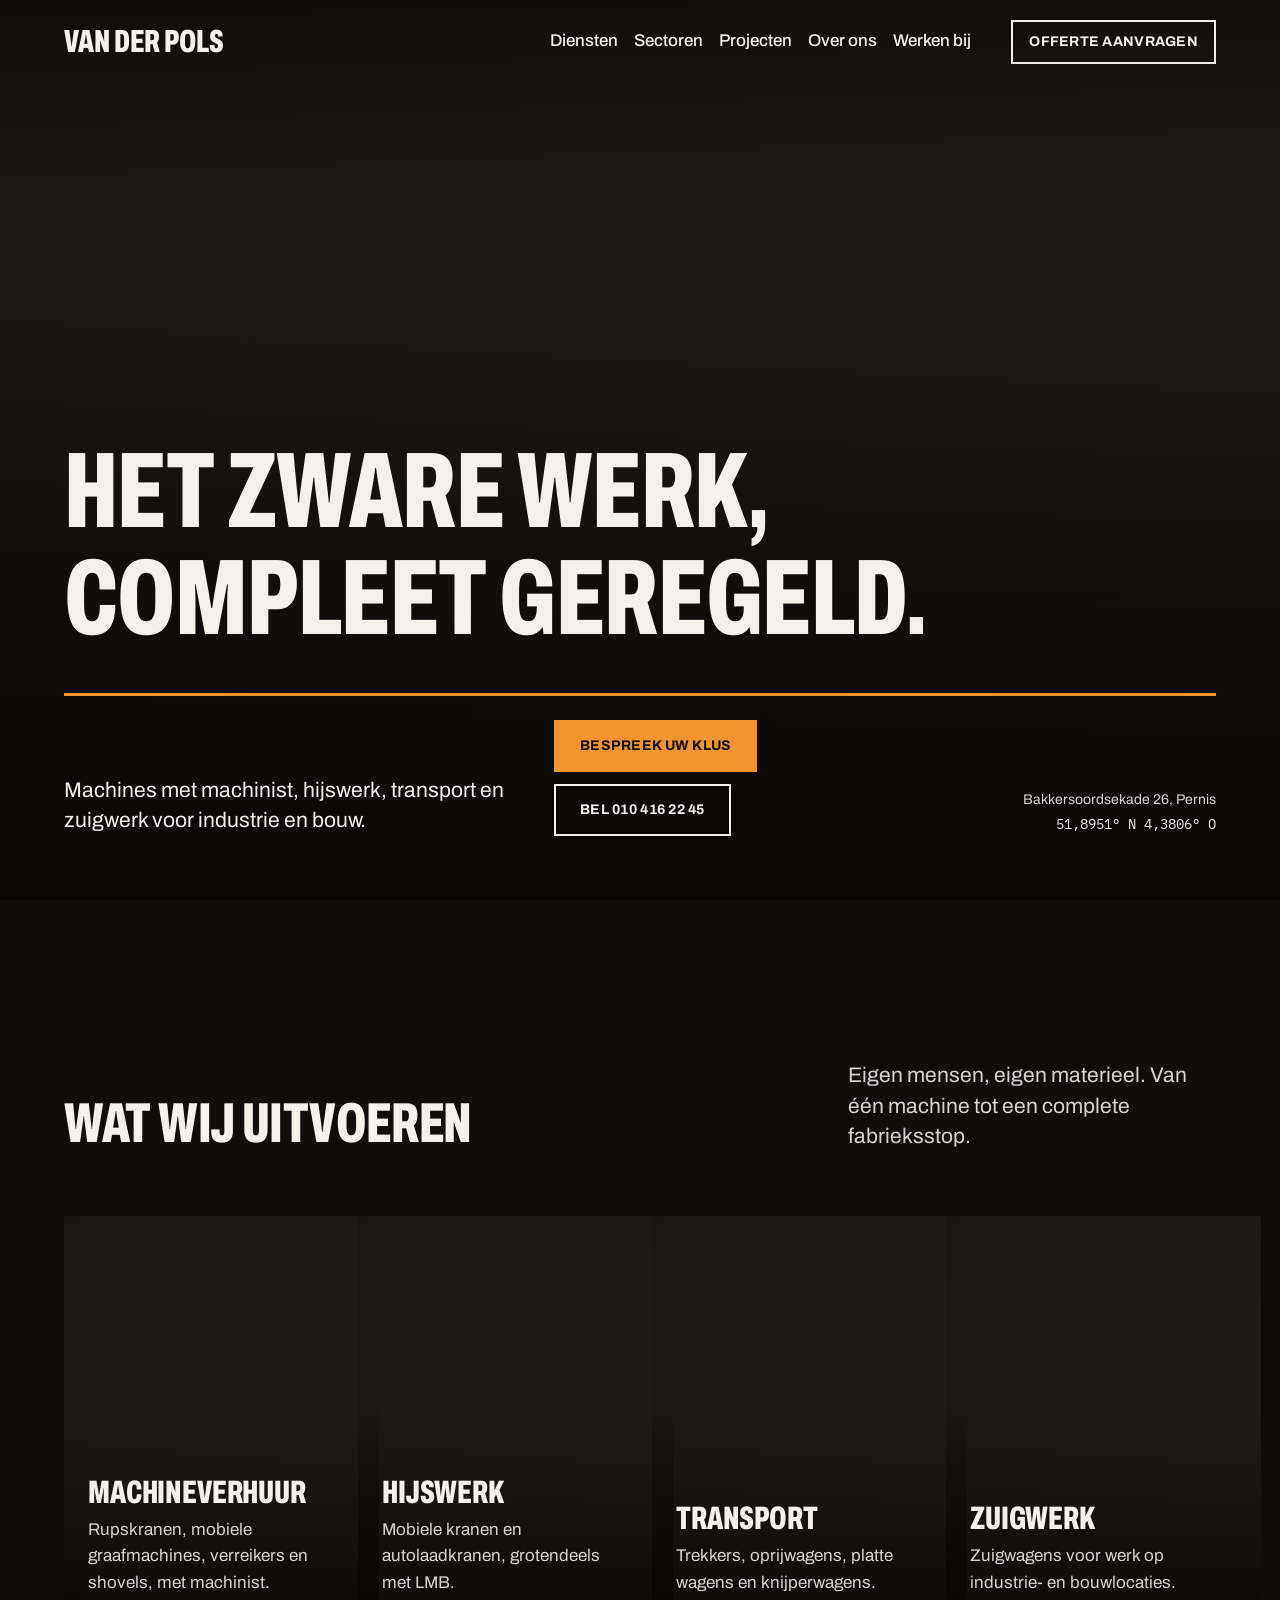
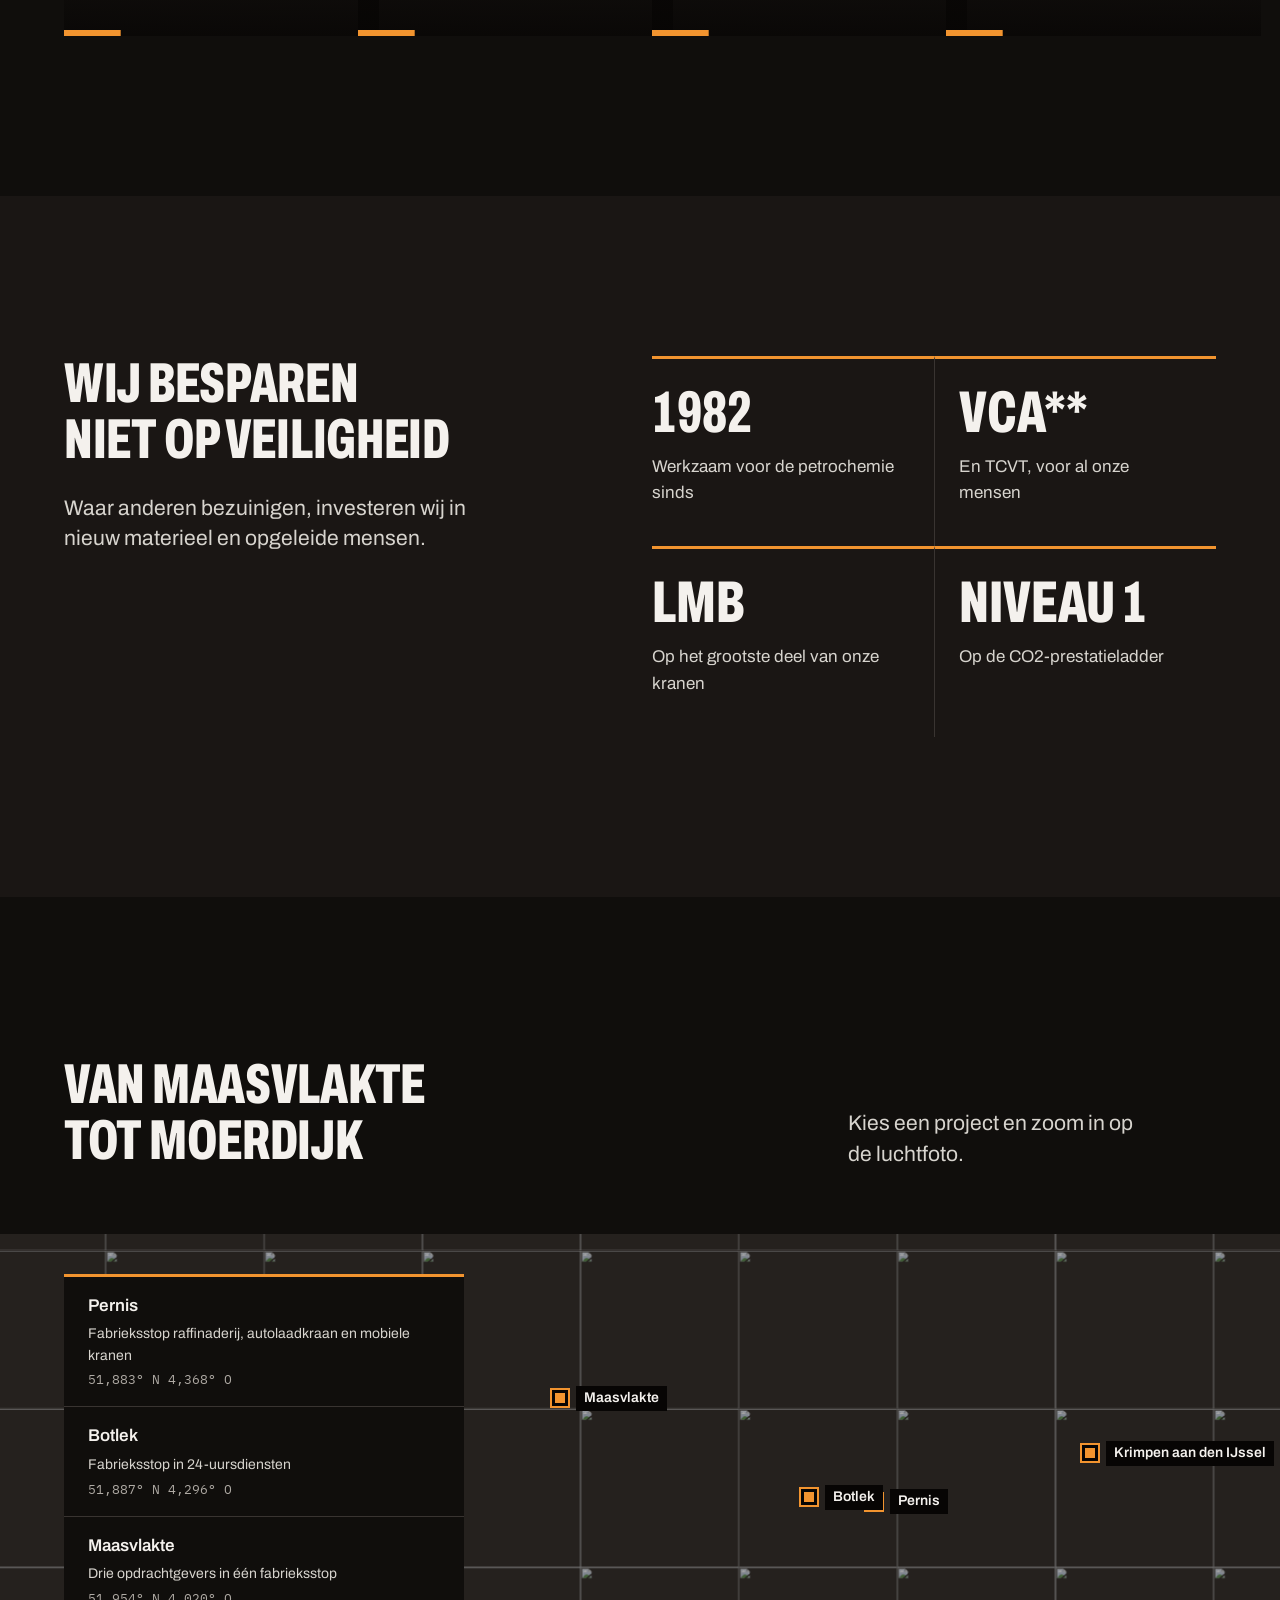
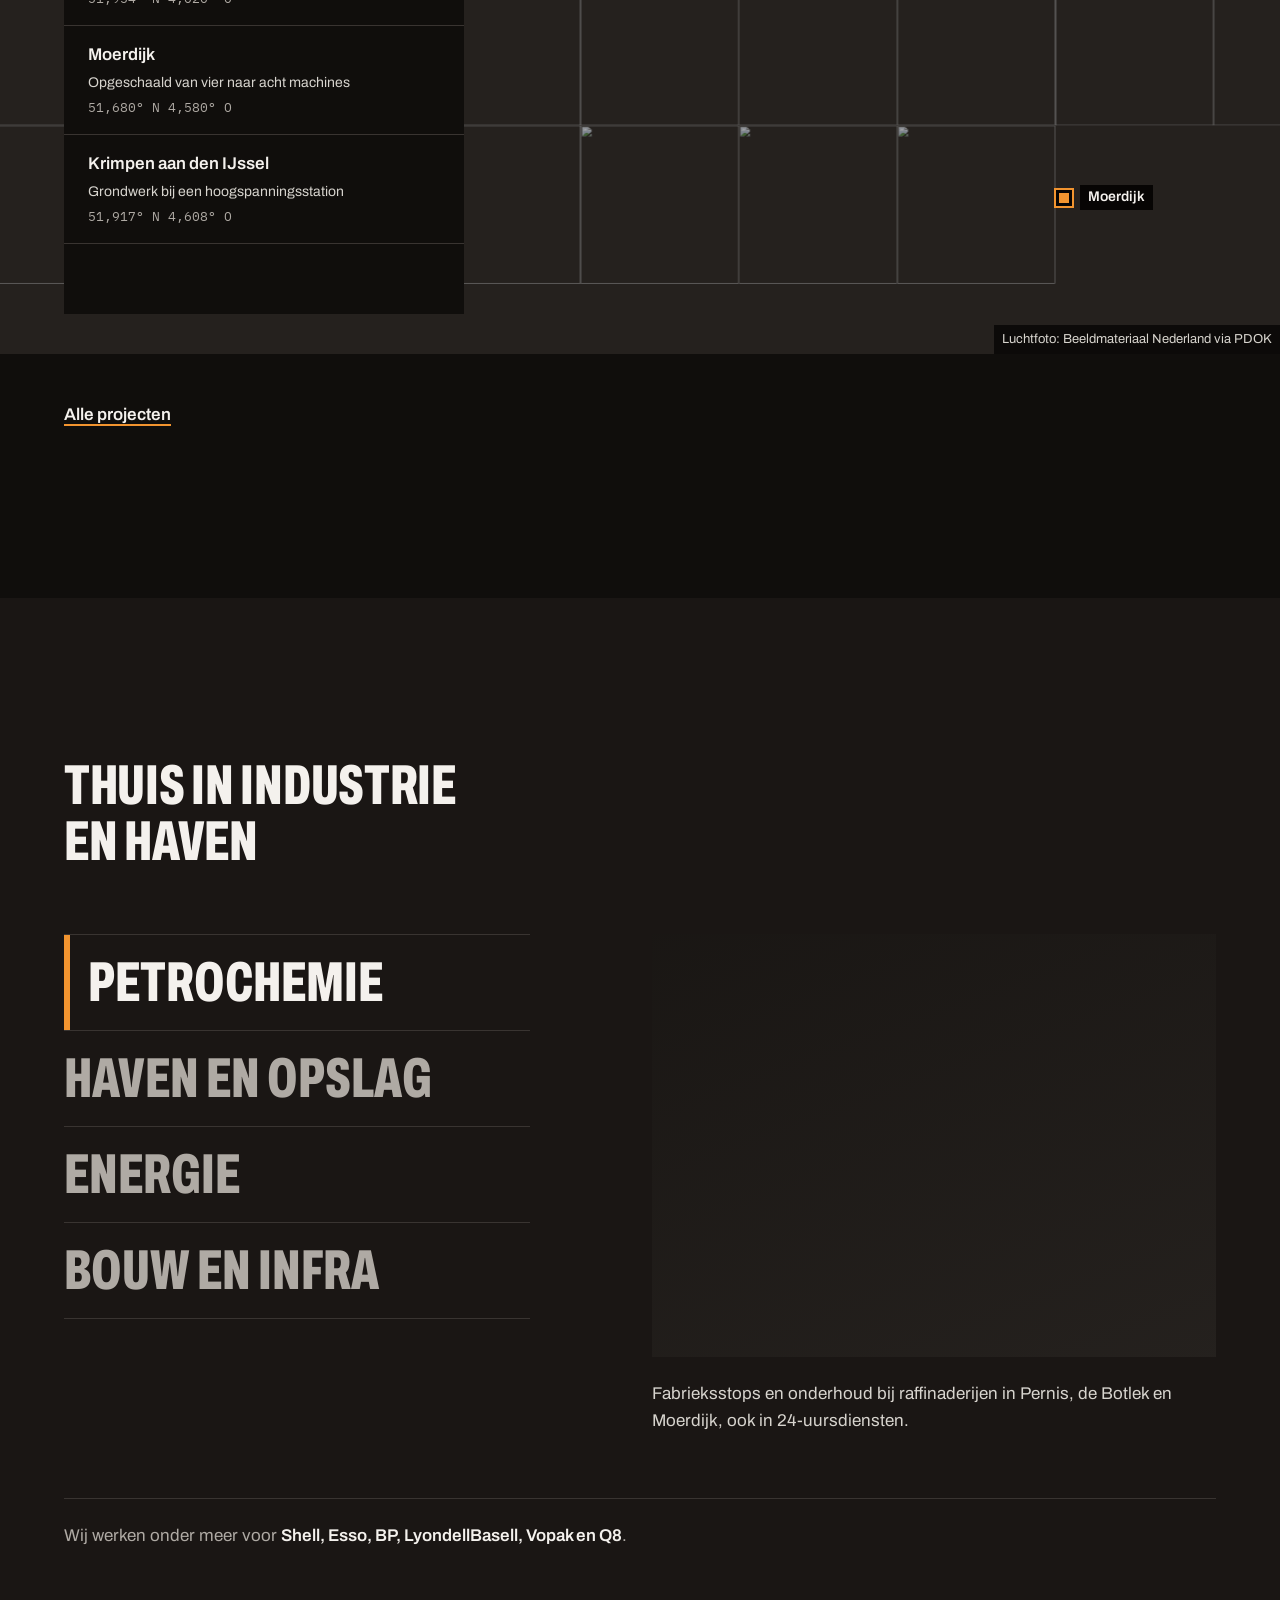
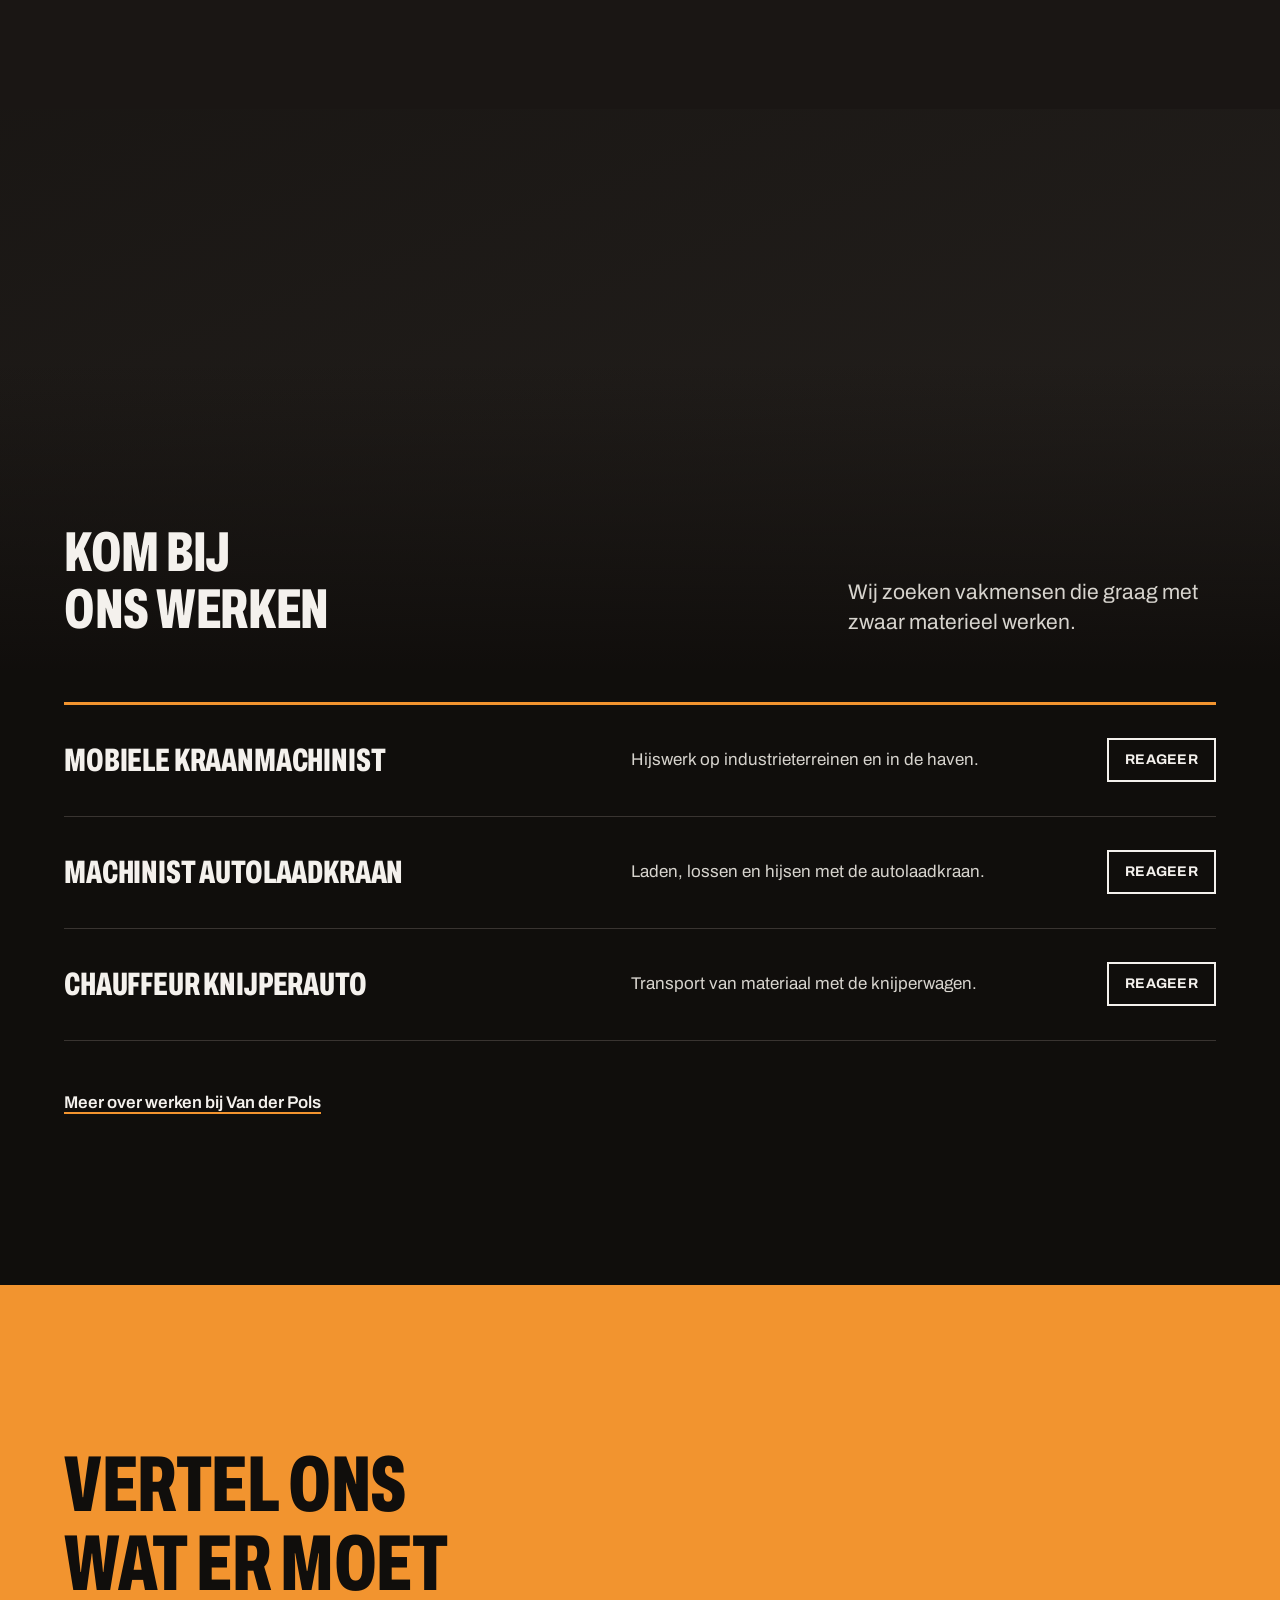
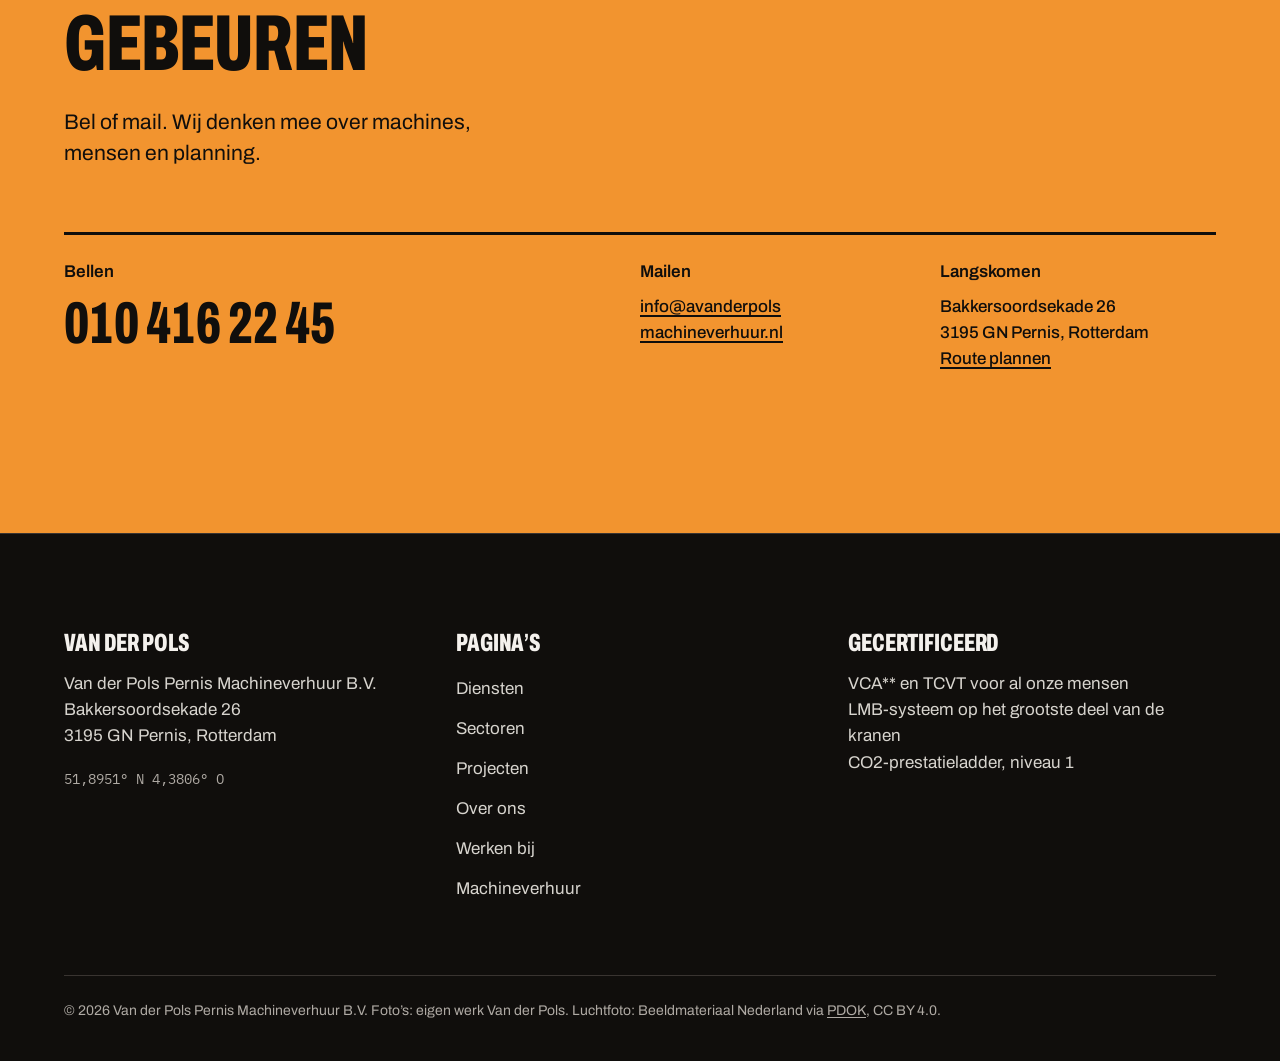
==== index.html @ 0237469d "Nieuwe website Van der Pols: home, machineverhuur, projecten, werken bij Statische site (HTML, CSS, " ====
<!doctype html>
<html lang="nl">
<head>
<meta charset="utf-8">
<meta name="viewport" content="width=device-width, initial-scale=1">
<title>Van der Pols · Machines, hijswerk en transport uit Pernis</title>
<meta name="description" content="Van der Pols uit Pernis voert werk uit voor industrie, haven, energie en bouw: machines met machinist, hijswerk, transport en zuigwerk.">
<link rel="preconnect" href="https://fonts.googleapis.com">
<link rel="preconnect" href="https://fonts.gstatic.com" crossorigin>
<link href="https://fonts.googleapis.com/css2?family=Archivo:wdth,wght@62..100,400..800&family=IBM+Plex+Mono:wght@400&display=swap" rel="stylesheet">
<link rel="preconnect" href="https://service.pdok.nl">
<link rel="stylesheet" href="styles.css">
<script>document.documentElement.classList.add('js');</script>
</head>
<body>
<a class="skip" href="#main">Naar de inhoud</a>

<header class="nav nav--over">
  <nav class="container nav__row" aria-label="Hoofdmenu">
    <a class="wordmark" href="#main" aria-label="Van der Pols, naar de homepage">Van der Pols</a>
    <ul class="nav__links">
      <li><a href="#diensten">Diensten</a></li>
      <li><a href="#sectoren">Sectoren</a></li>
      <li><a href="projecten.html">Projecten</a></li>
      <li><a href="#over">Over ons</a></li>
      <li><a href="werken-bij.html">Werken bij</a></li>
    </ul>
    <a class="nav__phone" href="tel:+31104162245">010 416 22 45</a>
    <a class="btn btn--small" href="#contact">Offerte aanvragen</a>
    <details class="nav__menu">
      <summary>Menu</summary>
      <ul>
        <li><a href="#diensten">Diensten</a></li>
        <li><a href="#sectoren">Sectoren</a></li>
        <li><a href="projecten.html">Projecten</a></li>
        <li><a href="#over">Over ons</a></li>
        <li><a href="werken-bij.html">Werken bij</a></li>
        <li><a href="#contact">Contact</a></li>
      </ul>
    </details>
  </nav>
</header>

<main id="main">

<section class="hero" aria-labelledby="hero-title">
  <figure class="hero__photo" data-slot="hero" data-alt="Eigen materieel van Van der Pols, breed en scherp, minstens 2400px">
    <img src="https://www.avanderpolsmachineverhuur.nl/wp-content/uploads/2023/01/Oprijwagens-scaled.jpg" width="2560" height="1707" alt="Een rij trekkers van Van der Pols met oprijwagens op het eigen terrein" fetchpriority="high">
  </figure>
  <div class="container hero__body">
    <h1 id="hero-title">Het zware werk,<br>compleet geregeld.</h1>
    
      <div class="hero__foot">
        <p class="lead">Machines met machinist, hijswerk, transport en zuigwerk voor industrie en bouw.</p>
        <div class="hero__actions"><a class="btn btn--primary" href="#contact">Bespreek uw klus</a>
          <a class="btn" href="tel:+31104162245">Bel 010 416 22 45</a></div>
        <p class="hero__where">Bakkersoordsekade 26, Pernis<span class="coords">51,8951° N 4,3806° O</span></p>
      </div>
  </div>
</section>

<section class="section" id="diensten" aria-labelledby="diensten-title">
  <div class="container">
    <div class="head">
      <h2 id="diensten-title">Wat wij uitvoeren</h2>
      <p class="lead">Eigen mensen, eigen materieel. Van één machine tot een complete fabrieksstop.</p>
    </div>
    <ul class="tiles">
      <li><a class="tile" href="machineverhuur.html"><div class="photo" data-slot="dienst-verhuur" data-alt="Graafmachine van Van der Pols aan het werk"><img src="https://www.avanderpolsmachineverhuur.nl/wp-content/uploads/2022/12/IMG_5970-scaled-1.jpg" width="1500" height="1500" alt="" loading="lazy"></div><div class="tile__text"><h3>Machineverhuur</h3><p>Rupskranen, mobiele graafmachines, verreikers en shovels, met machinist.</p></div></a></li>
      <li><a class="tile" href="machineverhuur.html#hijsen"><div class="photo" data-slot="dienst-hijs" data-alt="Mobiele kraan of autolaadkraan van Van der Pols tijdens een hijs"><img src="https://www.avanderpolsmachineverhuur.nl/wp-content/uploads/2022/09/Palfinger-PK-110002-SH.jpg" width="1500" height="1500" alt="" loading="lazy"></div><div class="tile__text"><h3>Hijswerk</h3><p>Mobiele kranen en autolaadkranen, grotendeels met LMB.</p></div></a></li>
      <li><a class="tile" href="machineverhuur.html#transport"><div class="photo" data-slot="dienst-transport" data-alt="Vrachtwagens van Van der Pols onderweg of geladen"><img src="https://www.avanderpolsmachineverhuur.nl/wp-content/uploads/2023/01/Knijperwagens-scaled.jpg" width="1500" height="1500" alt="" loading="lazy"></div><div class="tile__text"><h3>Transport</h3><p>Trekkers, oprijwagens, platte wagens en knijperwagens.</p></div></a></li>
      <li><a class="tile" href="machineverhuur.html#zuigen"><div class="photo" data-slot="dienst-zuig" data-alt="Zuigwagen van Van der Pols aan het werk"><img src="https://www.avanderpolsmachineverhuur.nl/wp-content/uploads/2022/12/IMG_5832-scaled-1.jpg" width="1500" height="1500" alt="" loading="lazy"></div><div class="tile__text"><h3>Zuigwerk</h3><p>Zuigwagens voor werk op industrie- en bouwlocaties.</p></div></a></li>
    </ul>
  </div>
</section>

<section class="section section--raised" id="over" aria-labelledby="over-title">
  <div class="container grid12 facts-row">
    <div>
      <h2 id="over-title">Wij besparen niet op veiligheid</h2>
      <p class="lead">Waar anderen bezuinigen, investeren wij in nieuw materieel en opgeleide mensen.</p>
    </div>
    <dl class="figs">
      <div><dt>Werkzaam voor de petrochemie sinds</dt><dd>1982</dd></div>
      <div><dt>En TCVT, voor al onze mensen</dt><dd>VCA**</dd></div>
      <div><dt>Op het grootste deel van onze kranen</dt><dd>LMB</dd></div>
      <div><dt>Op de CO2-prestatieladder</dt><dd>Niveau 1</dd></div>
    </dl>
  </div>
</section>

<section class="section" id="projecten" aria-labelledby="projecten-title">
  <div class="container">
    <div class="head">
      <h2 id="projecten-title">Van Maasvlakte tot Moerdijk</h2>
      <p class="lead">Kies een project en zoom in op de luchtfoto.</p>
    </div>
  </div>
  
  <div class="work">
    <figure class="map" data-map aria-label="Luchtfoto van de Rotterdamse haven tot Moerdijk met de plaatsen van recente projecten">
      <div class="map__pins" aria-hidden="true"></div>
      <button class="btn btn--small map__all" type="button" hidden>Hele werkgebied</button>
      <p class="map__credit">Luchtfoto: Beeldmateriaal Nederland via PDOK</p>
    </figure>
    <div class="map__panel">
      <ul aria-label="Projecten">
        <li><button type="button" aria-pressed="false" data-place="Pernis" data-lat="51.8834" data-lng="4.3681" data-zoom="14"><b>Pernis</b><span>Fabrieksstop raffinaderij, autolaadkraan en mobiele kranen</span><span class="coords">51,883° N 4,368° O</span></button></li>
        <li><button type="button" aria-pressed="false" data-place="Botlek" data-lat="51.8866" data-lng="4.2958" data-zoom="14"><b>Botlek</b><span>Fabrieksstop in 24-uursdiensten</span><span class="coords">51,887° N 4,296° O</span></button></li>
        <li><button type="button" aria-pressed="false" data-place="Maasvlakte" data-lat="51.9544" data-lng="4.0198" data-zoom="13"><b>Maasvlakte</b><span>Drie opdrachtgevers in één fabrieksstop</span><span class="coords">51,954° N 4,020° O</span></button></li>
        <li><button type="button" aria-pressed="false" data-place="Moerdijk" data-lat="51.68" data-lng="4.58" data-zoom="13"><b>Moerdijk</b><span>Opgeschaald van vier naar acht machines</span><span class="coords">51,680° N 4,580° O</span></button></li>
        <li><button type="button" aria-pressed="false" data-place="Krimpen aan den IJssel" data-lat="51.9167" data-lng="4.6084" data-zoom="13"><b>Krimpen aan den IJssel</b><span>Grondwerk bij een hoogspanningsstation</span><span class="coords">51,917° N 4,608° O</span></button></li>
      </ul>
    </div>
  </div>
  <div class="container work__more"><a class="textlink" href="projecten.html">Alle projecten</a></div>
</section>

<section class="section section--raised" id="sectoren" aria-labelledby="sectoren-title">
  <div class="container">
    <div class="head">
      <h2 id="sectoren-title">Thuis in industrie en haven</h2>
    </div>
    <div class="grid12 sectors" data-tabs>
      <div class="sectors__tabs" role="tablist" aria-label="Sectoren">
        <button type="button" role="tab" id="tab-petro" aria-controls="sec-petro" aria-selected="true">Petrochemie</button>
        <button type="button" role="tab" id="tab-haven" aria-controls="sec-haven" aria-selected="false">Haven en opslag</button>
        <button type="button" role="tab" id="tab-energie" aria-controls="sec-energie" aria-selected="false">Energie</button>
        <button type="button" role="tab" id="tab-bouw" aria-controls="sec-bouw" aria-selected="false">Bouw en infra</button>
      </div>
      <div class="sectors__panels">
        <div class="sector" role="tabpanel" id="sec-petro" aria-labelledby="tab-petro">
          <div class="sector__photo photo" data-slot="sector-petrochemie" data-alt="Van der Pols aan het werk tijdens een onderhoudsstop"><img src="https://www.avanderpolsmachineverhuur.nl/wp-content/uploads/2022/12/mobielegraafmachine_inactie.jpg" width="1050" height="701" alt="Mobiele graafmachines aan het werk tijdens een onderhoudsstop in Pernis" loading="lazy"></div>
          <p>Fabrieksstops en onderhoud bij raffinaderijen in Pernis, de Botlek en Moerdijk, ook in 24-uursdiensten.</p>
        </div>
        <div class="sector" role="tabpanel" id="sec-haven" aria-labelledby="tab-haven">
          <div class="sector__photo photo" data-slot="sector-haven" data-alt="Hijs- of transportwerk op een haventerrein"><img src="https://www.avanderpolsmachineverhuur.nl/wp-content/uploads/2022/09/IMG_5774-1-scaled-1.jpg" width="1500" height="1500" alt="Een vrachtwagen van Van der Pols onder de portaalkraan" loading="lazy"></div>
          <p>Hijs- en transportwerk op terminals en bij tankopslag in de Rotterdamse haven.</p>
        </div>
        <div class="sector" role="tabpanel" id="sec-energie" aria-labelledby="tab-energie">
          <div class="sector__photo photo" data-slot="sector-energie" data-alt="Grondwerk bij een hoogspanningsstation"><img src="https://www.avanderpolsmachineverhuur.nl/wp-content/uploads/2022/12/150kv-station.jpg" width="1046" height="698" alt="Een hoogspanningsstation in Krimpen aan den IJssel" loading="lazy"></div>
          <p>Grondwerk bij hoogspanningsstations, zoals in Krimpen aan den IJssel.</p>
        </div>
        <div class="sector" role="tabpanel" id="sec-bouw" aria-labelledby="tab-bouw">
          <div class="sector__photo photo" data-slot="sector-bouw" data-alt="Graafmachine van Van der Pols op een bouwlocatie"><img src="https://www.avanderpolsmachineverhuur.nl/wp-content/uploads/2022/12/rupskraan.jpg" width="1050" height="701" alt="Een rupskraan aan het werk" loading="lazy"></div>
          <p>Graafwerk en funderingen voor nieuwbouw, zoals een nieuwe fabriek in Pernis.</p>
        </div>
      </div>
    </div>
    <p class="clients">Wij werken onder meer voor <b>Shell, Esso, BP, LyondellBasell, Vopak en Q8</b>.</p>
  </div>
</section>

<section class="section section--flush-top" id="werken-bij" aria-labelledby="werken-title">
  <div class="band-photo photo" data-slot="werken-bij" data-alt="Collega’s van Van der Pols aan het werk, breed formaat"><img src="https://www.avanderpolsmachineverhuur.nl/wp-content/uploads/2022/12/zuigwagen-2.jpg" width="1200" height="800" alt="Twee medewerkers aan het werk naast een oranje zuigwagen" loading="lazy"></div>
  <div class="container">
    <div class="head">
      <h2 id="werken-title">Kom bij ons werken</h2>
      <p class="lead">Wij zoeken vakmensen die graag met zwaar materieel werken.</p>
    </div>
    <ul class="vacancies">
      <li><h3>Mobiele kraanmachinist</h3><p>Hijswerk op industrieterreinen en in de haven.</p><a class="btn btn--small" href="mailto:info@avanderpolsmachineverhuur.nl?subject=Vacature%20mobiele%20kraanmachinist">Reageer</a></li>
      <li><h3>Machinist autolaadkraan</h3><p>Laden, lossen en hijsen met de autolaadkraan.</p><a class="btn btn--small" href="mailto:info@avanderpolsmachineverhuur.nl?subject=Vacature%20machinist%20autolaadkraan">Reageer</a></li>
      <li><h3>Chauffeur knijperauto</h3><p>Transport van materiaal met de knijperwagen.</p><a class="btn btn--small" href="mailto:info@avanderpolsmachineverhuur.nl?subject=Vacature%20chauffeur%20knijperauto">Reageer</a></li>
    </ul>
    <p class="jobs__more"><a class="textlink" href="werken-bij.html">Meer over werken bij Van der Pols</a></p>
  </div>
</section>

<section class="section contact" id="contact" aria-labelledby="contact-title">
  <div class="container">
    <h2 id="contact-title">Vertel ons wat er moet gebeuren</h2>
    <p class="lead">Bel of mail. Wij denken mee over machines, mensen en planning.</p>
    <dl class="ways">
      <div><dt>Bellen</dt><dd class="ways__phone"><a href="tel:+31104162245">010 416 22 45</a></dd></div>
      <div><dt>Mailen</dt><dd><a href="mailto:info@avanderpolsmachineverhuur.nl">info@avanderpols<wbr>machineverhuur.nl</a></dd></div>
      <div><dt>Langskomen</dt><dd>Bakkersoordsekade 26<br>3195 GN Pernis, Rotterdam<br><a href="https://www.google.com/maps/search/?api=1&amp;query=Bakkersoordsekade%2026%20Pernis">Route plannen</a></dd></div>
    </dl>
  </div>
</section>

</main>

<footer class="foot">
  <div class="container">
    <div class="foot__grid">
      <div>
        <h2>Van der Pols</h2>
        <p>Van der Pols Pernis Machineverhuur B.V.<br>Bakkersoordsekade 26<br>3195 GN Pernis, Rotterdam</p>
        <p><span class="coords">51,8951° N 4,3806° O</span></p>
      </div>
      <div>
        <h2>Pagina’s</h2>
        <ul>
          <li><a href="#diensten">Diensten</a></li>
          <li><a href="#sectoren">Sectoren</a></li>
          <li><a href="projecten.html">Projecten</a></li>
          <li><a href="#over">Over ons</a></li>
          <li><a href="werken-bij.html">Werken bij</a></li>
          <li><a href="machineverhuur.html">Machineverhuur</a></li>
        </ul>
      </div>
      <div>
        <h2>Gecertificeerd</h2>
        <ul>
          <li>VCA** en TCVT voor al onze mensen</li>
          <li>LMB-systeem op het grootste deel van de kranen</li>
          <li>CO2-prestatieladder, niveau 1</li>
        </ul>
      </div>
    </div>
    <p class="foot__legal">© 2026 Van der Pols Pernis Machineverhuur B.V. Foto’s: eigen werk Van der Pols. Luchtfoto: Beeldmateriaal Nederland via <a href="https://www.pdok.nl">PDOK</a>, CC BY 4.0.</p>
  </div>
</footer>

<script src="site.js"></script>
<script>window.hallmarkSlots = (m) => { for (const [k, v] of Object.entries(m)) { const s = document.querySelector(`[data-slot="${k}"]`); if (!s) continue; const im = new Image(); im.src = typeof v === 'string' ? v : v.src; im.alt = (typeof v === 'object' && v.alt) || s.dataset.alt || ''; s.querySelectorAll(':scope > img').forEach((o) => o.remove()); s.prepend(im); } };
document.querySelectorAll('[data-slot] img').forEach((i) => { if (i.complete && !i.naturalWidth) i.remove(); else i.addEventListener('error', () => i.remove(), { once: true }); });</script>
</body>
</html>
---- styles.css ----
/* Hallmark · theme: custom · idea: "Van der Pols op coördinaten: het werk staat op de echte luchtfoto, en de site zoomt van de haven naar de machine" · vibe: "antraciet, staal, merkoranje, grondverzet, zwaar en zakelijk" · genre: modern-minimal · job: hire · brand: Van der Pols (spec 2026-11-25)
 * paper: antraciet oklch 16.5% · accent: brand orange #f2942e (oklch 74.9% 0.156 62.3) · faces: Archivo (62% width, 800, uppercase display; 100% width body), IBM Plex Mono for coordinates only
 * hero: full-bleed fleet photograph, the head in heavy condensed lines on its foot, the yard's coordinates beside it · nav: wordmark left, links, phone and one action, transparent over the hero · footer: three columns, address, pages, certificates
 * imagery: photographs, client 13 (avanderpolsmachineverhuur.nl uploads) · aerial photograph PDOK Luchtfoto (Beeldmateriaal Nederland, CC BY 4.0) · signature: the work area on the real aerial photograph, each job zoomable from the port to its site
 * axes: dark/grotesk-heavy/warm · posture: committed (the orange carries one full section, contact; elsewhere a signal) · contrast: pass · fold: pass · v2.0.0 */
/* Hallmark · pre-emit critique: P4 H5 E4 S5 R4 V5 · weakest: E, a hand-rolled tile viewer instead of a map library; kept it to one projection function and integer tiles scaled once */
/* Hallmark · dismissed 23 · the one orange display figure is the Moerdijk case, 4 to 8 machines, on a page whose posture is committed */
/* Hallmark · dismissed 49 · the project list entries are two-line rows (project, its line, its coordinates) meant to wrap, not button labels */
@import url("./tokens.css");
@import url("./base.css");

:root { --nav-h: 84px; }

body { font-size: var(--text-md); }
h1, h2, h3, .display { font-family: var(--font-display); font-weight: var(--display-weight); font-stretch: var(--display-stretch); text-transform: uppercase; letter-spacing: var(--tracking-display); line-height: 1; overflow-wrap: break-word; min-width: 0; }
h1 { max-width: none; }
h2 { max-width: 18ch; }
h3 { max-width: 28ch; line-height: 1.02; }
.lead { color: var(--color-ink-2); }
.coords { font-family: var(--font-outlier); font-size: var(--text-sm); font-variant-numeric: tabular-nums; color: var(--color-muted); }

/* ---------- chrome ---------- */
.skip { position: absolute; left: var(--space-md); top: calc(-1 * var(--space-3xl)); z-index: var(--z-toast); padding: var(--space-xs) var(--space-md); background: var(--color-accent); color: var(--color-accent-ink); }
.skip:focus-visible { top: var(--space-md); }

.nav { position: sticky; top: 0; z-index: var(--z-sticky-nav); background: var(--color-paper); border-bottom: var(--rule-hair) solid var(--color-rule); transition: background-color var(--dur-short) var(--ease-out), border-color var(--dur-short) var(--ease-out); }
.nav--over { position: fixed; left: 0; right: 0; }
.js .nav--over:not(.is-solid) { background: transparent; border-bottom-color: transparent; }
.nav__row { display: flex; align-items: center; gap: var(--space-xl); min-height: var(--nav-h); }
.wordmark { font-family: var(--font-display); font-weight: var(--display-weight); font-stretch: var(--display-stretch); font-size: var(--text-2xl); line-height: 1.02; text-transform: uppercase; color: var(--color-ink); text-decoration: none; white-space: nowrap; min-width: 0; overflow-wrap: break-word; }
.wordmark:focus-visible { outline: 2px solid var(--color-focus); outline-offset: 4px; }
.nav__links { display: flex; gap: var(--space-lg); margin: 0 0 0 auto; padding: 0; list-style: none; }
.nav__links a, .nav__phone { display: inline-flex; align-items: center; min-height: 44px; font-weight: 500; color: var(--color-ink); text-decoration: none; white-space: nowrap; border-bottom: 2px solid transparent; transition: border-color var(--dur-short) var(--ease-out); }
.nav__links a:hover, .nav__links a[aria-current="page"], .nav__phone:hover { border-bottom-color: var(--color-accent); }
.nav__links a:focus-visible, .nav__phone:focus-visible { outline: 2px solid var(--color-focus); outline-offset: 2px; }
.nav__links a:active, .nav__phone:active { color: var(--color-ink-2); }
.nav__phone { font-family: var(--font-outlier); font-size: var(--text-sm); }
.nav__menu { display: none; margin-left: auto; }
.nav__menu summary { display: inline-flex; align-items: center; min-height: 48px; padding: 0 var(--space-md); list-style: none; cursor: pointer; font-weight: 600; border: var(--rule-hair) solid var(--color-rule-strong); background: var(--color-paper); }
.nav__menu summary::-webkit-details-marker { display: none; }
.nav__menu summary:focus-visible { outline: 2px solid var(--color-focus); outline-offset: 2px; }
.nav__menu ul { position: absolute; left: 0; right: 0; top: var(--nav-h); margin: 0; padding: var(--space-xs) var(--gutter) var(--space-lg); list-style: none; background: var(--color-paper); border-bottom: var(--rule-bold) solid var(--color-accent); }
.nav__menu li + li { border-top: var(--rule-hair) solid var(--color-rule); }
.nav__menu ul a { display: flex; align-items: center; min-height: 56px; font-family: var(--font-display); font-weight: var(--display-weight); font-stretch: var(--display-stretch); font-size: var(--text-xl); text-transform: uppercase; color: var(--color-ink); text-decoration: none; }
.nav__menu ul a:focus-visible { outline: 2px solid var(--color-focus); outline-offset: -2px; }

/* ---------- controls ---------- */
.btn { display: inline-flex; align-items: center; justify-content: center; gap: var(--space-xs); min-height: 52px; padding: 0 var(--space-lg); border: 2px solid var(--color-ink); border-radius: var(--radius); background: transparent; color: var(--color-ink); font: 700 var(--text-sm)/1 var(--font-body); text-transform: uppercase; letter-spacing: 0.02em; white-space: nowrap; text-decoration: none; cursor: pointer; transition: background-color var(--dur-short) var(--ease-out), color var(--dur-short) var(--ease-out), transform var(--dur-micro) var(--ease-out); }
.btn:hover { background: var(--color-ink); color: var(--color-paper); }
.btn:active { transform: translateY(1px); }
.btn:focus-visible { outline: 2px solid var(--color-focus); outline-offset: 3px; }
.btn:disabled, .btn[aria-disabled="true"] { opacity: 0.55; cursor: not-allowed; transform: none; }
.btn--primary { background: var(--color-accent); border-color: var(--color-accent); color: var(--color-accent-ink); }
.btn--primary:hover { background: var(--color-accent-deep); border-color: var(--color-accent-deep); color: var(--color-accent-ink); }
.btn--small { min-height: 44px; padding: 0 var(--space-md); }
.textlink { display: inline-flex; align-items: center; min-height: 44px; font-weight: 600; color: var(--color-ink); text-decoration: underline; text-decoration-color: var(--color-accent); text-decoration-thickness: 2px; text-underline-offset: 0.25em; transition: text-decoration-color var(--dur-short) var(--ease-out); }
.textlink:hover { text-decoration-color: var(--color-ink); }
.textlink:active { color: var(--color-ink-2); }
.textlink:focus-visible { outline: 2px solid var(--color-focus); outline-offset: 2px; }
@media (prefers-reduced-motion: reduce) { .btn, .textlink, .nav, .nav__links a, .nav__phone { transition: none; } }

/* ---------- sections ---------- */
.section { padding-block: var(--section-gap); }
.section--s { padding-block: var(--section-gap-s); }
.section--raised { background: var(--color-paper-2); color: var(--color-ink); }
.grid12 { display: grid; grid-template-columns: repeat(12, minmax(0, 1fr)); gap: var(--gap-columns); }
.head { display: grid; grid-template-columns: repeat(12, minmax(0, 1fr)); gap: var(--gap-columns); align-items: end; margin-bottom: var(--space-2xl); }
.head h2, .head h1 { grid-column: 1 / span 7; }
.head .lead { grid-column: 9 / -1; }
.photo > img { outline: 1px solid color-mix(in oklab, var(--color-ink) 6%, transparent); outline-offset: -1px; }

/* hero: full-bleed photograph, the head on its foot */
.hero { position: relative; display: grid; align-items: end; min-height: max(640px, 100svh); max-height: 1200px; background: var(--color-scrim); color: var(--color-ink); }
.hero__photo { position: absolute; inset: 0; margin: 0; }
.hero__photo > img { object-position: 62% 46%; }
.hero::after { content: ""; position: absolute; inset: 0; z-index: 1; pointer-events: none; background: linear-gradient(to top, color-mix(in oklab, var(--color-scrim) 92%, transparent) 0%, color-mix(in oklab, var(--color-scrim) 60%, transparent) 38%, transparent 70%), linear-gradient(to bottom, color-mix(in oklab, var(--color-scrim) 55%, transparent), transparent 22%); }
.hero__body { position: relative; z-index: 2; padding-block: calc(var(--nav-h) + var(--space-xl)) var(--space-2xl); }
.hero h1 { font-size: var(--text-mega); line-height: 1; }
.hero__foot { display: grid; grid-template-columns: repeat(12, minmax(0, 1fr)); gap: var(--gap-columns); align-items: end; margin-top: var(--space-xl); padding-top: var(--space-lg); border-top: var(--rule-bold) solid var(--color-accent); }
.hero__foot .lead { grid-column: 1 / span 5; color: var(--color-ink); }
.hero__actions { grid-column: 6 / span 4; display: flex; flex-wrap: wrap; gap: var(--space-sm); }
.hero__where { grid-column: 10 / -1; justify-self: end; text-align: right; font-size: var(--text-sm); color: var(--color-ink-2); }
.hero__where .coords { display: block; margin-top: var(--space-2xs); color: var(--color-ink); }
.hero--banner { min-height: max(560px, 72svh); }
.hero--banner h1 { font-size: var(--text-display); }

/* diensten: four tall photo tiles */
.tiles { display: grid; grid-template-columns: repeat(4, minmax(0, 1fr)); gap: var(--gap-columns); margin: 0; padding: 0; list-style: none; }
.tile { position: relative; display: block; aspect-ratio: 3 / 4; min-height: 420px; color: var(--color-ink); text-decoration: none; background: var(--color-paper-3); overflow: hidden; }
.tile::before { content: ""; position: absolute; inset: 0; z-index: 2; background: linear-gradient(to top, color-mix(in oklab, var(--color-scrim) 90%, transparent), transparent 58%); }
.tile::after { content: ""; position: absolute; left: 0; right: 0; bottom: 0; z-index: 3; height: 6px; background: var(--color-accent); transform: scaleX(0.18); transform-origin: left; transition: transform var(--dur-long) var(--ease-out); }
.tile:hover::after, .tile:focus-visible::after { transform: scaleX(1); }
.tile:focus-visible { outline: 3px solid var(--color-focus); outline-offset: 3px; }
.tile:active { opacity: 0.92; }
.tile__text { position: absolute; left: 0; right: 0; bottom: 0; z-index: 3; padding: var(--space-lg) var(--space-lg) var(--space-xl); }
.tile h3 { font-size: var(--text-title); }
.tile p { margin-top: var(--space-xs); color: var(--color-ink-2); }
@media (prefers-reduced-motion: reduce) { .tile::after { transition: none; } }

/* feiten: a head beside four figures */
.facts-row { align-items: start; }
.facts-row > div:first-child { grid-column: 1 / span 5; }
.facts-row .lead { margin-top: var(--space-lg); max-width: 34ch; }
.figs { grid-column: 7 / -1; display: grid; grid-template-columns: repeat(2, minmax(0, 1fr)); margin: 0; }
.figs > div { display: flex; flex-direction: column; padding: var(--space-lg) var(--space-lg) var(--space-xl) 0; border-top: var(--rule-bold) solid var(--color-accent); }
.figs > div:nth-child(even) { padding-left: var(--space-lg); border-left: var(--rule-hair) solid var(--color-rule); }
.figs dt { order: 2; margin-top: var(--space-sm); color: var(--color-ink-2); max-width: 26ch; }
.figs dd { order: 1; margin: 0; font-family: var(--font-display); font-weight: var(--display-weight); font-stretch: var(--display-stretch); font-size: var(--text-display-s); line-height: 1; text-transform: uppercase; font-variant-numeric: tabular-nums; overflow-wrap: break-word; min-width: 0; }

/* sectoren: a tab list of big names beside the photograph */
.sectors { align-items: start; }
.sectors__tabs { grid-column: 1 / span 5; display: flex; flex-direction: column; margin: 0; padding: 0; border-top: var(--rule-hair) solid var(--color-rule); }
.sectors__tabs button { display: flex; align-items: center; width: 100%; min-height: 96px; padding: var(--space-md) 0; text-align: left; font-family: var(--font-display); font-weight: var(--display-weight); font-stretch: var(--display-stretch); font-size: var(--text-section); line-height: 1; text-transform: uppercase; color: var(--color-muted); background: transparent; border: 0; border-bottom: var(--rule-hair) solid var(--color-rule); cursor: pointer; transition: color var(--dur-short) var(--ease-out); overflow-wrap: break-word; min-width: 0; }
.sectors__tabs button:hover { color: var(--color-ink-2); }
.sectors__tabs button[aria-selected="true"] { color: var(--color-ink); box-shadow: inset 6px 0 0 var(--color-accent); padding-left: var(--space-lg); }
.sectors__tabs button:focus-visible { outline: 2px solid var(--color-focus); outline-offset: -2px; }
.sectors__tabs button:active { color: var(--color-ink); }
.sectors__panels { grid-column: 7 / -1; }
.sector { display: grid; gap: var(--space-lg); }
.sector + .sector { margin-top: var(--space-2xl); }
.js .sector + .sector { margin-top: 0; }
.sector__photo { aspect-ratio: 4 / 3; min-height: 420px; }
.sector p { color: var(--color-ink-2); max-width: 52ch; }
.clients { margin-top: var(--space-2xl); padding-top: var(--space-lg); border-top: var(--rule-hair) solid var(--color-rule); color: var(--color-muted); }
.clients b { color: var(--color-ink); font-weight: 600; }
@media (prefers-reduced-motion: reduce) { .sectors__tabs button { transition: none; } }

/* projecten: the aerial photograph */
.map { position: relative; height: 720px; margin: 0; overflow: hidden; background: var(--color-paper-3); }
.map__tiles { position: absolute; left: 0; top: 0; transform-origin: 0 0; filter: saturate(0.5) brightness(0.62) contrast(1.15); transition: opacity var(--dur-long) var(--ease-out); }
.map__tiles img { position: absolute; width: 256px; height: 256px; max-width: none; }
.map__tiles.is-leaving { opacity: 0; }
.map__pins { position: absolute; inset: 0; z-index: 2; pointer-events: none; }
.pin { position: absolute; display: flex; align-items: center; gap: var(--space-xs); transform: translate(-8px, -8px); }
.pin i { width: 16px; height: 16px; flex-shrink: 0; background: var(--color-accent); border: 3px solid var(--color-scrim); outline: 2px solid var(--color-accent); }
.pin span { padding: var(--space-2xs) var(--space-xs); font-size: var(--text-sm); font-weight: 600; line-height: 1.2; white-space: nowrap; color: var(--color-ink); background: var(--color-scrim); }
.pin.is-home i { background: var(--color-ink); outline-color: var(--color-ink); }
.pin.is-open span { background: var(--color-accent); color: var(--color-accent-ink); }
.map__panel { position: absolute; z-index: 3; top: var(--space-xl); bottom: var(--space-xl); left: max(var(--gutter), calc((100% - var(--container)) / 2 + var(--gutter))); width: 400px; display: flex; flex-direction: column; background: var(--color-paper); color: var(--color-ink); border-top: var(--rule-bold) solid var(--color-accent); }
.map__panel ul { margin: 0; padding: 0; list-style: none; overflow-y: auto; scrollbar-width: thin; }
.map__panel li { border-bottom: var(--rule-hair) solid var(--color-rule); }
.map__panel button { display: grid; gap: var(--space-2xs); width: 100%; min-height: 72px; padding: var(--space-md) var(--space-lg); text-align: left; color: var(--color-ink); background: transparent; border: 0; cursor: pointer; transition: background-color var(--dur-short) var(--ease-out); }
.map__panel button:hover { background: var(--color-paper-2); }
.map__panel button:active { background: var(--color-paper-3); }
.map__panel button:focus-visible { outline: 2px solid var(--color-focus); outline-offset: -2px; }
.map__panel button[aria-pressed="true"] { background: var(--color-paper-3); color: var(--color-ink); box-shadow: inset 6px 0 0 var(--color-accent); }
.map__panel b { font-weight: 600; }
.map__panel span { color: var(--color-ink-2); font-size: var(--text-sm); }
.map__panel .coords { font-size: var(--text-xs); color: var(--color-muted); }
.map__all { position: absolute; z-index: 3; top: var(--space-xl); right: max(var(--gutter), calc((100% - var(--container)) / 2 + var(--gutter))); background: var(--color-paper); }
.map__credit { position: absolute; z-index: 3; right: 0; bottom: 0; margin: 0; padding: var(--space-2xs) var(--space-xs); font-size: var(--text-xs); color: var(--color-ink-2); background: color-mix(in oklab, var(--color-scrim) 80%, transparent); }
.map__credit a { color: inherit; }
.map__credit a:focus-visible { outline: 2px solid var(--color-focus); outline-offset: 2px; }
.work__more { margin-top: var(--space-xl); }
@media (prefers-reduced-motion: reduce) { .map__tiles, .map__panel button { transition: none; } }

/* case: the figure beside the photograph */
.case { align-items: center; }
.case__photo { grid-column: 1 / span 7; aspect-ratio: 4 / 3; min-height: 480px; }
.case__text { grid-column: 9 / -1; }
.bigfig { margin: 0; font-family: var(--font-display); font-weight: var(--display-weight); font-stretch: var(--display-stretch); font-size: var(--text-mega); line-height: 1; color: var(--color-accent); font-variant-numeric: tabular-nums; overflow-wrap: break-word; min-width: 0; }
.case__text h2 { margin-top: var(--space-md); font-size: var(--text-title); }
.case__text p { margin-top: var(--space-md); color: var(--color-ink-2); }
.case__text .caption { margin-top: var(--space-xl); padding-top: var(--space-md); border-top: var(--rule-hair) solid var(--color-rule); font-size: var(--text-sm); color: var(--color-muted); }

/* werken bij: a photograph band over the vacancies */
.band-photo { position: relative; height: 560px; }
.band-photo > img { object-position: 50% 40%; }
.band-photo::after { content: ""; position: absolute; inset: 0; z-index: 1; background: linear-gradient(to top, var(--color-paper) 0%, transparent 55%); pointer-events: none; }
.band-photo + .container { position: relative; z-index: 2; margin-top: calc(-1 * var(--space-4xl)); }
.vacancies { margin: 0; padding: 0; list-style: none; border-top: var(--rule-bold) solid var(--color-accent); }
.vacancies li { display: grid; grid-template-columns: minmax(0, 6fr) minmax(0, 5fr) auto; gap: var(--gap-columns); align-items: center; min-height: 112px; padding-block: var(--space-lg); border-bottom: var(--rule-hair) solid var(--color-rule); }
.vacancies h3 { font-size: var(--text-title); }
.vacancies p { color: var(--color-ink-2); }
.jobs__more { margin-top: var(--space-xl); }

/* contact: the orange field */
.contact { background: var(--color-accent); color: var(--color-accent-ink); --color-focus: var(--color-accent-ink); }
.contact h2 { font-size: var(--text-display); max-width: 14ch; }
.contact .lead { margin-top: var(--space-lg); color: var(--color-accent-ink); max-width: 40ch; }
.ways { display: grid; grid-template-columns: minmax(0, 6fr) minmax(0, 3fr) minmax(0, 3fr); gap: var(--gap-columns); margin: var(--space-2xl) 0 0; padding-top: var(--space-lg); border-top: var(--rule-bold) solid var(--color-accent-ink); }
.ways dt { font-weight: 600; }
.ways dd { margin: var(--space-xs) 0 0; font-weight: 500; overflow-wrap: break-word; min-width: 0; }
.ways dd a { color: inherit; text-decoration: underline; text-decoration-thickness: 2px; text-underline-offset: 0.2em; }
.ways dd a:focus-visible { outline: 2px solid var(--color-focus); outline-offset: 2px; }
.ways .ways__phone { font-family: var(--font-display); font-weight: var(--display-weight); font-stretch: var(--display-stretch); font-size: var(--text-display-s); line-height: 1; font-variant-numeric: tabular-nums; }
.ways .ways__phone a { text-decoration: none; }
.ways .ways__phone a:hover { text-decoration: underline; }
.contact .coords { color: var(--color-accent-ink); }

/* footer */
.foot { padding-block: var(--space-3xl) var(--space-xl); background: var(--color-paper); border-top: var(--rule-hair) solid var(--color-rule); }
.foot__grid { display: grid; grid-template-columns: repeat(3, minmax(0, 1fr)); gap: var(--gap-columns); }
.foot__grid h2 { font-size: var(--text-xl); }
.foot__grid p, .foot__grid li { color: var(--color-ink-2); }
.foot__grid p { margin-top: var(--space-md); }
.foot__grid ul { margin: var(--space-md) 0 0; padding: 0; list-style: none; }
.foot__grid a { display: inline-flex; align-items: center; min-height: 40px; color: var(--color-ink-2); text-decoration: none; border-bottom: 2px solid transparent; transition: border-color var(--dur-short) var(--ease-out); }
.foot__grid a:hover { color: var(--color-ink); border-bottom-color: var(--color-accent); }
.foot__grid a:focus-visible { outline: 2px solid var(--color-focus); outline-offset: 2px; }
.foot__legal { margin-top: var(--space-2xl); padding-top: var(--space-lg); border-top: var(--rule-hair) solid var(--color-rule); font-size: var(--text-sm); color: var(--color-muted); }
.foot__legal a { color: inherit; }
.foot__legal a:focus-visible { outline: 2px solid var(--color-focus); outline-offset: 2px; }
@media (prefers-reduced-motion: reduce) { .foot__grid a { transition: none; } }

/* ---------- subpage parts ---------- */
.spec { margin: 0; padding: 0; list-style: none; border-top: var(--rule-bold) solid var(--color-accent); }
.spec li { display: grid; grid-template-columns: minmax(0, 4fr) minmax(0, 5fr) minmax(0, 3fr); gap: var(--gap-columns); align-items: baseline; padding-block: var(--space-xl); border-bottom: var(--rule-hair) solid var(--color-rule); scroll-margin-top: calc(var(--nav-h) + var(--space-lg)); }
.spec h3 { font-size: var(--text-section); }
.spec .machines { font-size: var(--text-lg); font-weight: 500; }
.spec .use { color: var(--color-ink-2); }
.wide-photo { aspect-ratio: 21 / 9; min-height: 520px; }
.blocks { display: grid; grid-template-columns: repeat(2, minmax(0, 1fr)); margin: 0; padding: 0; list-style: none; border-top: var(--rule-bold) solid var(--color-accent); }
.blocks li { padding: var(--space-xl) var(--space-xl) var(--space-2xl) 0; border-bottom: var(--rule-hair) solid var(--color-rule); }
.blocks li:nth-child(even) { padding-left: var(--space-xl); border-left: var(--rule-hair) solid var(--color-rule); }
.blocks h3 { font-size: var(--text-title); }
.blocks p { margin-top: var(--space-sm); color: var(--color-ink-2); max-width: 48ch; }
.picks { display: grid; grid-template-columns: repeat(3, minmax(0, 1fr)); gap: var(--gap-columns); margin: 0; padding: 0; list-style: none; }
.pick__photo { aspect-ratio: 4 / 3; min-height: 300px; }
.picks .where { display: block; margin-top: var(--space-lg); }
.picks h3 { margin-top: var(--space-xs); font-size: var(--text-title); }
.picks p { margin-top: var(--space-sm); color: var(--color-ink-2); }
.open { align-items: center; }
.open__photo { grid-column: 1 / span 6; aspect-ratio: 4 / 5; min-height: 520px; }
.open__text { grid-column: 8 / -1; }
.open__text .lead { margin-top: var(--space-lg); }
.open__text .hero__actions { margin-top: var(--space-xl); }
.open__text .note { margin-top: var(--space-lg); color: var(--color-muted); max-width: 52ch; }
.fill { padding: 0 0.25em; border: 1px dashed var(--color-rule-strong); color: var(--color-muted); -webkit-box-decoration-break: clone; box-decoration-break: clone; }

/* ---------- responsive ---------- */
@media (max-width: 80rem) {
  .nav__links { gap: var(--space-md); }
  .nav__phone { display: none; }
}
@media (max-width: 64rem) {
  .nav__links, .nav__row > .btn { display: none; }
  .nav__menu { display: block; }
  .tiles { grid-template-columns: repeat(2, minmax(0, 1fr)); }
}
@media (max-width: 60rem) {
  :root { --nav-h: 68px; }
  .wordmark { font-size: var(--text-xl); }
  .head { grid-template-columns: minmax(0, 1fr); gap: var(--space-md); }
  .head h2, .head h1, .head .lead { grid-column: 1 / -1; }
  .hero__foot { grid-template-columns: minmax(0, 1fr); gap: var(--space-lg); }
  .hero__foot .lead, .hero__actions, .hero__where { grid-column: 1 / -1; justify-self: start; text-align: left; }
  .facts-row > div:first-child, .figs, .sectors__tabs, .sectors__panels, .case__photo, .case__text, .open__photo, .open__text { grid-column: 1 / -1; }
  .figs { margin-top: var(--space-xl); }
  .sectors__tabs { margin-bottom: var(--space-xl); }
  .sectors__tabs button { min-height: 72px; font-size: var(--text-3xl); }
  .sector__photo, .case__photo, .open__photo, .pick__photo { min-height: 0; }
  .map { height: 460px; }
  .map__panel { position: static; width: auto; margin: 0 var(--gutter); }
  .map__all { top: var(--space-md); right: var(--space-md); }
  .vacancies li, .spec li { grid-template-columns: minmax(0, 1fr); gap: var(--space-sm); }
  .ways { grid-template-columns: minmax(0, 1fr); }
  .foot__grid { grid-template-columns: minmax(0, 1fr); gap: var(--space-xl); }
  .wide-photo { aspect-ratio: 4 / 3; min-height: 0; }
  .blocks, .picks { grid-template-columns: minmax(0, 1fr); }
  .blocks li, .blocks li:nth-child(even) { padding: var(--space-lg) 0; border-left: 0; }
  .band-photo { height: 360px; }
  .band-photo + .container { margin-top: calc(-1 * var(--space-2xl)); }
}
@media (max-width: 40rem) {
  .tiles { grid-template-columns: minmax(0, 1fr); }
  .tile { aspect-ratio: 4 / 3; min-height: 0; }
  .figs > div { padding: var(--space-md) var(--space-sm) var(--space-lg) 0; }
  .figs > div:nth-child(even) { padding-left: var(--space-sm); }
  .pin span { font-size: var(--text-xs); }
}
.tile > .photo { position: absolute; inset: 0; }
.case__big { grid-column: 1 / span 7; }
@media (max-width: 60rem) { .case__big { grid-column: 1 / -1; } }
.work { position: relative; }
.section--flush-top { padding-top: 0; }
@media (max-width: 60rem) {
  .hero::after { background: linear-gradient(to top, color-mix(in oklab, var(--color-scrim) 94%, transparent) 0%, color-mix(in oklab, var(--color-scrim) 78%, transparent) 55%, color-mix(in oklab, var(--color-scrim) 55%, transparent) 100%); }
  .pin:not(.is-open) span { display: none; }
}
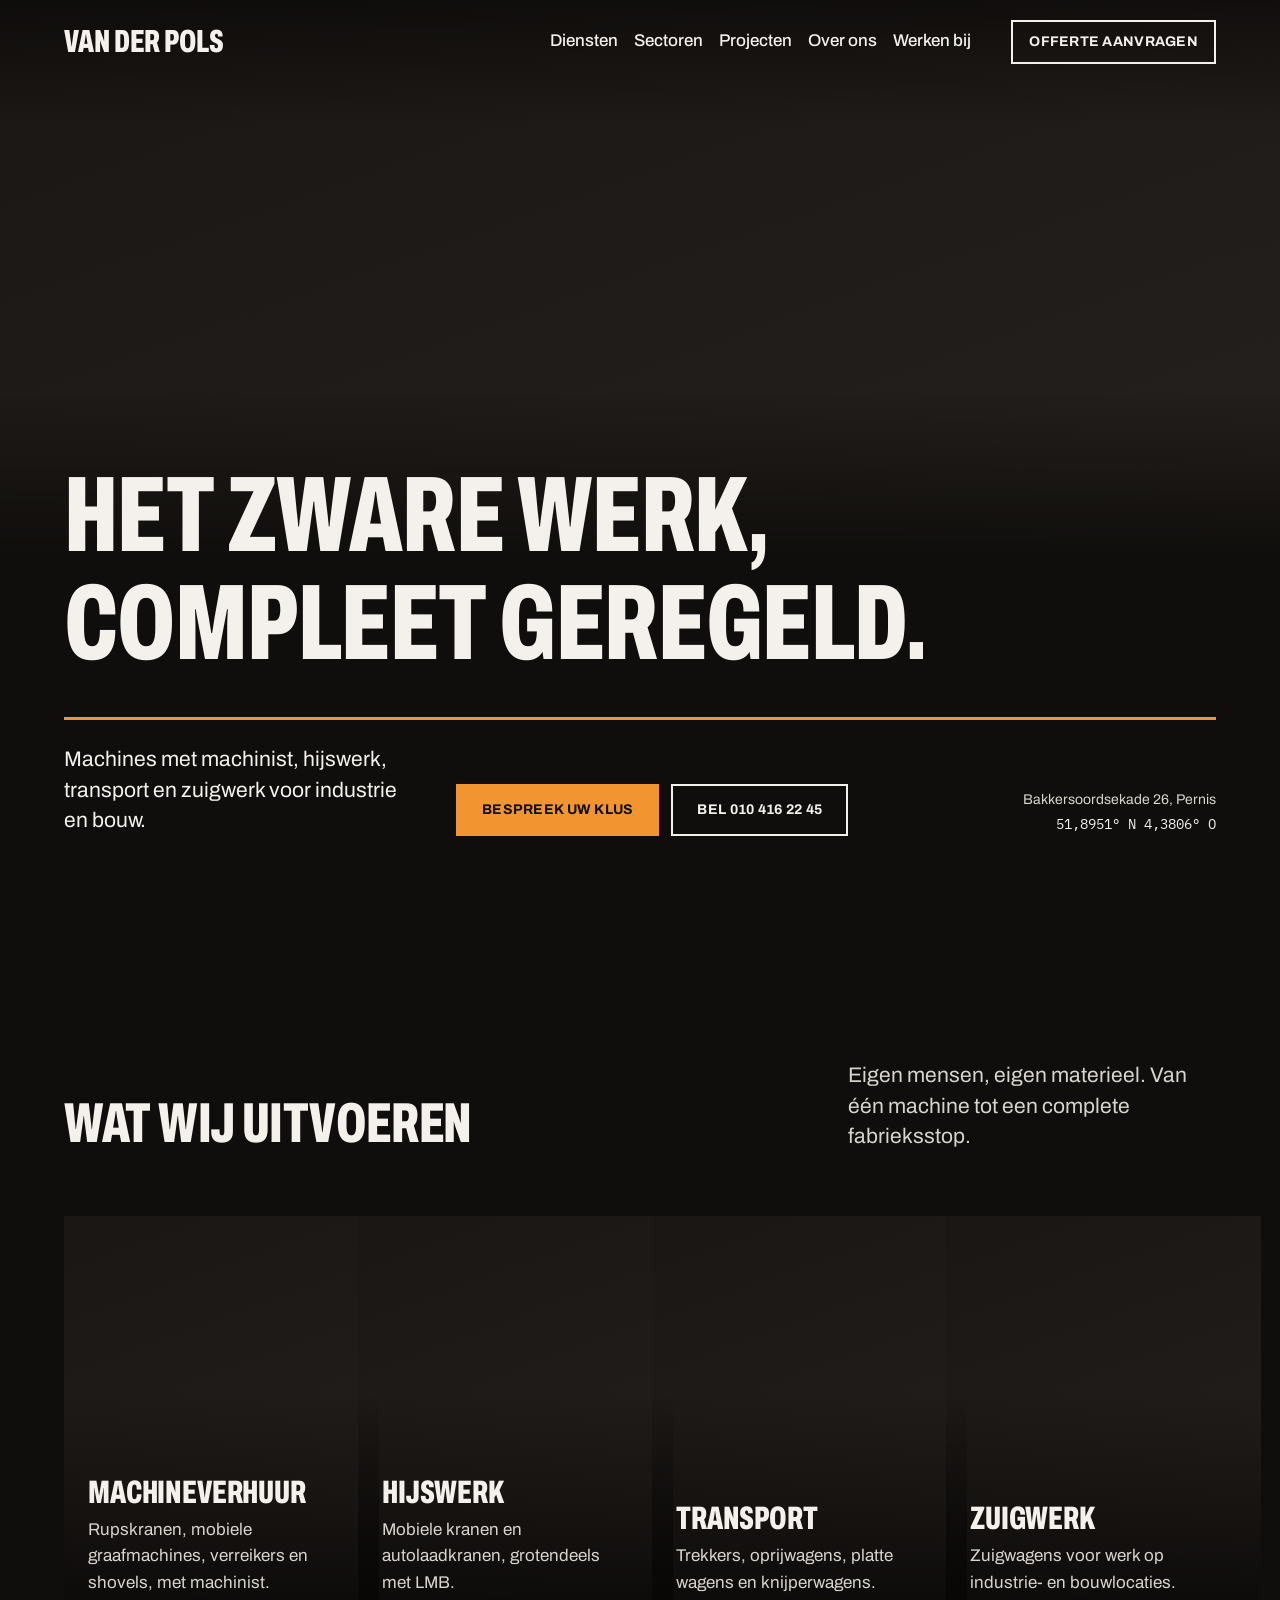
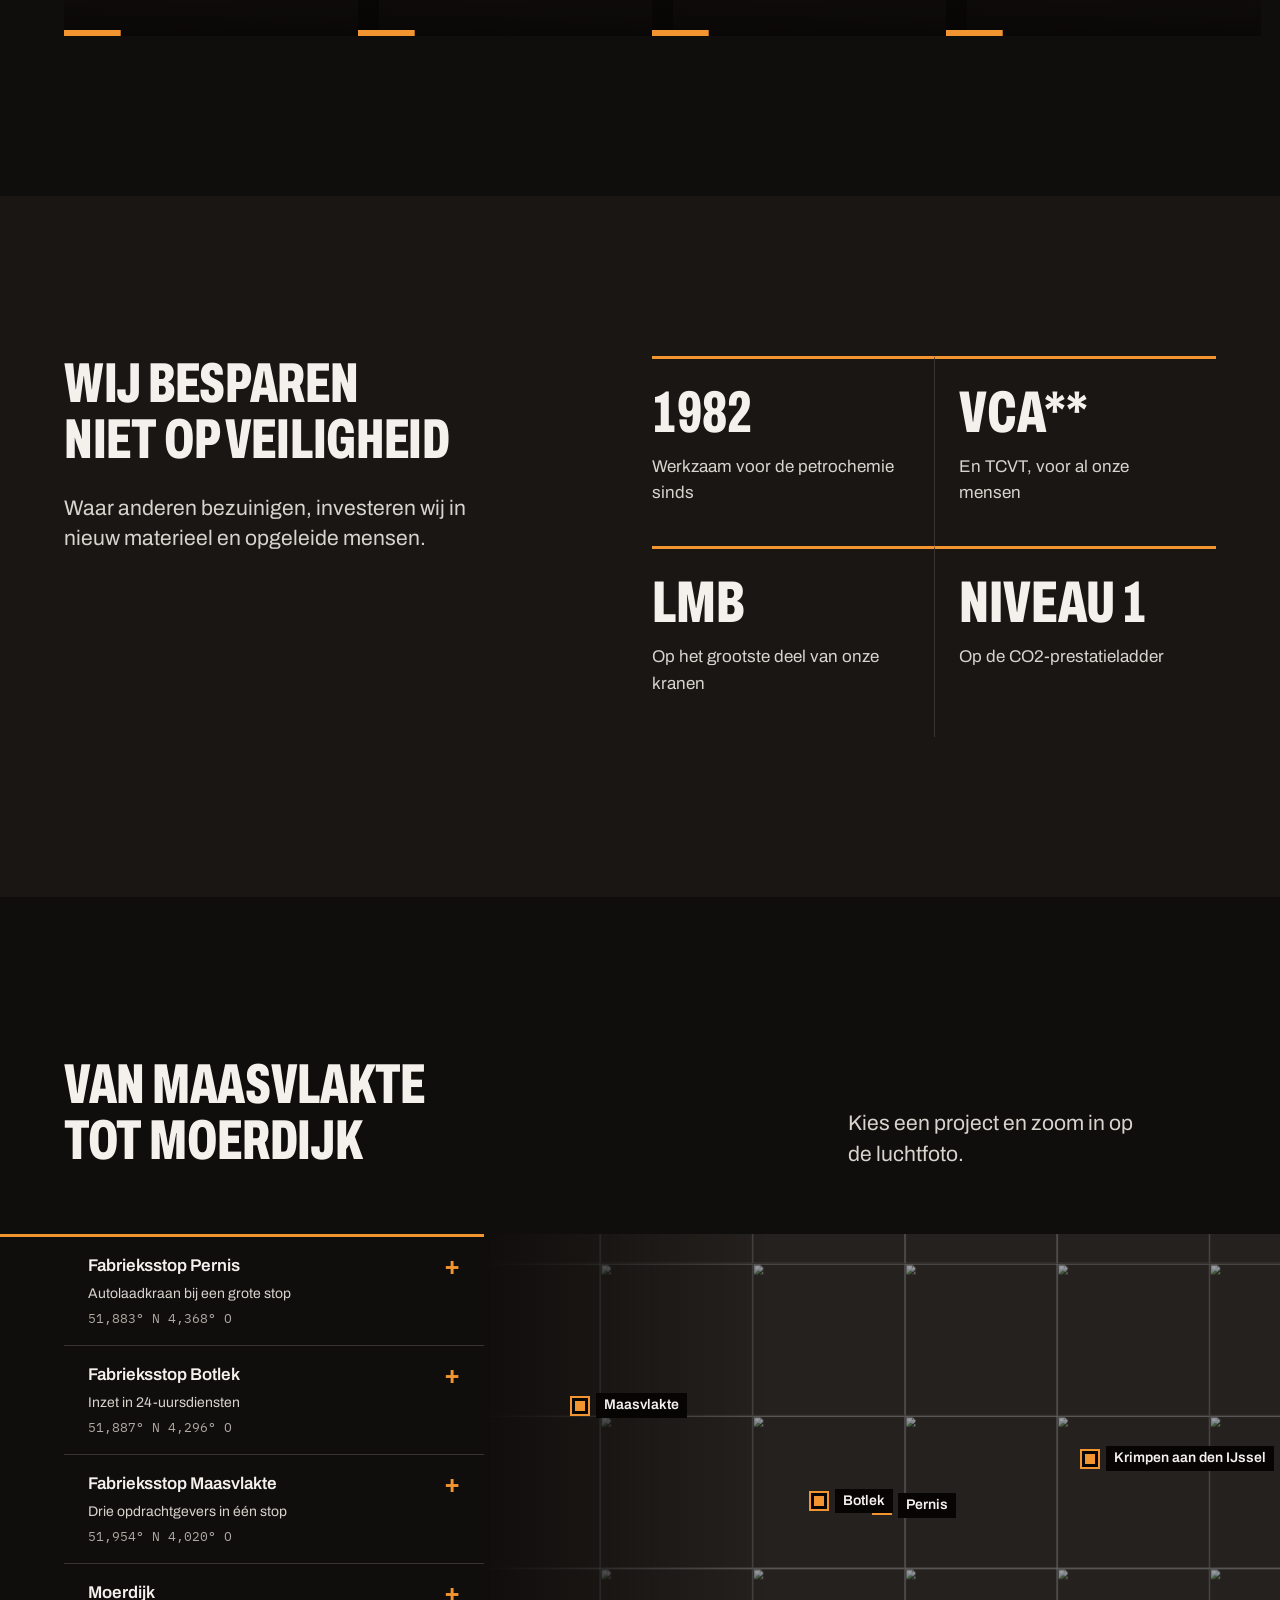
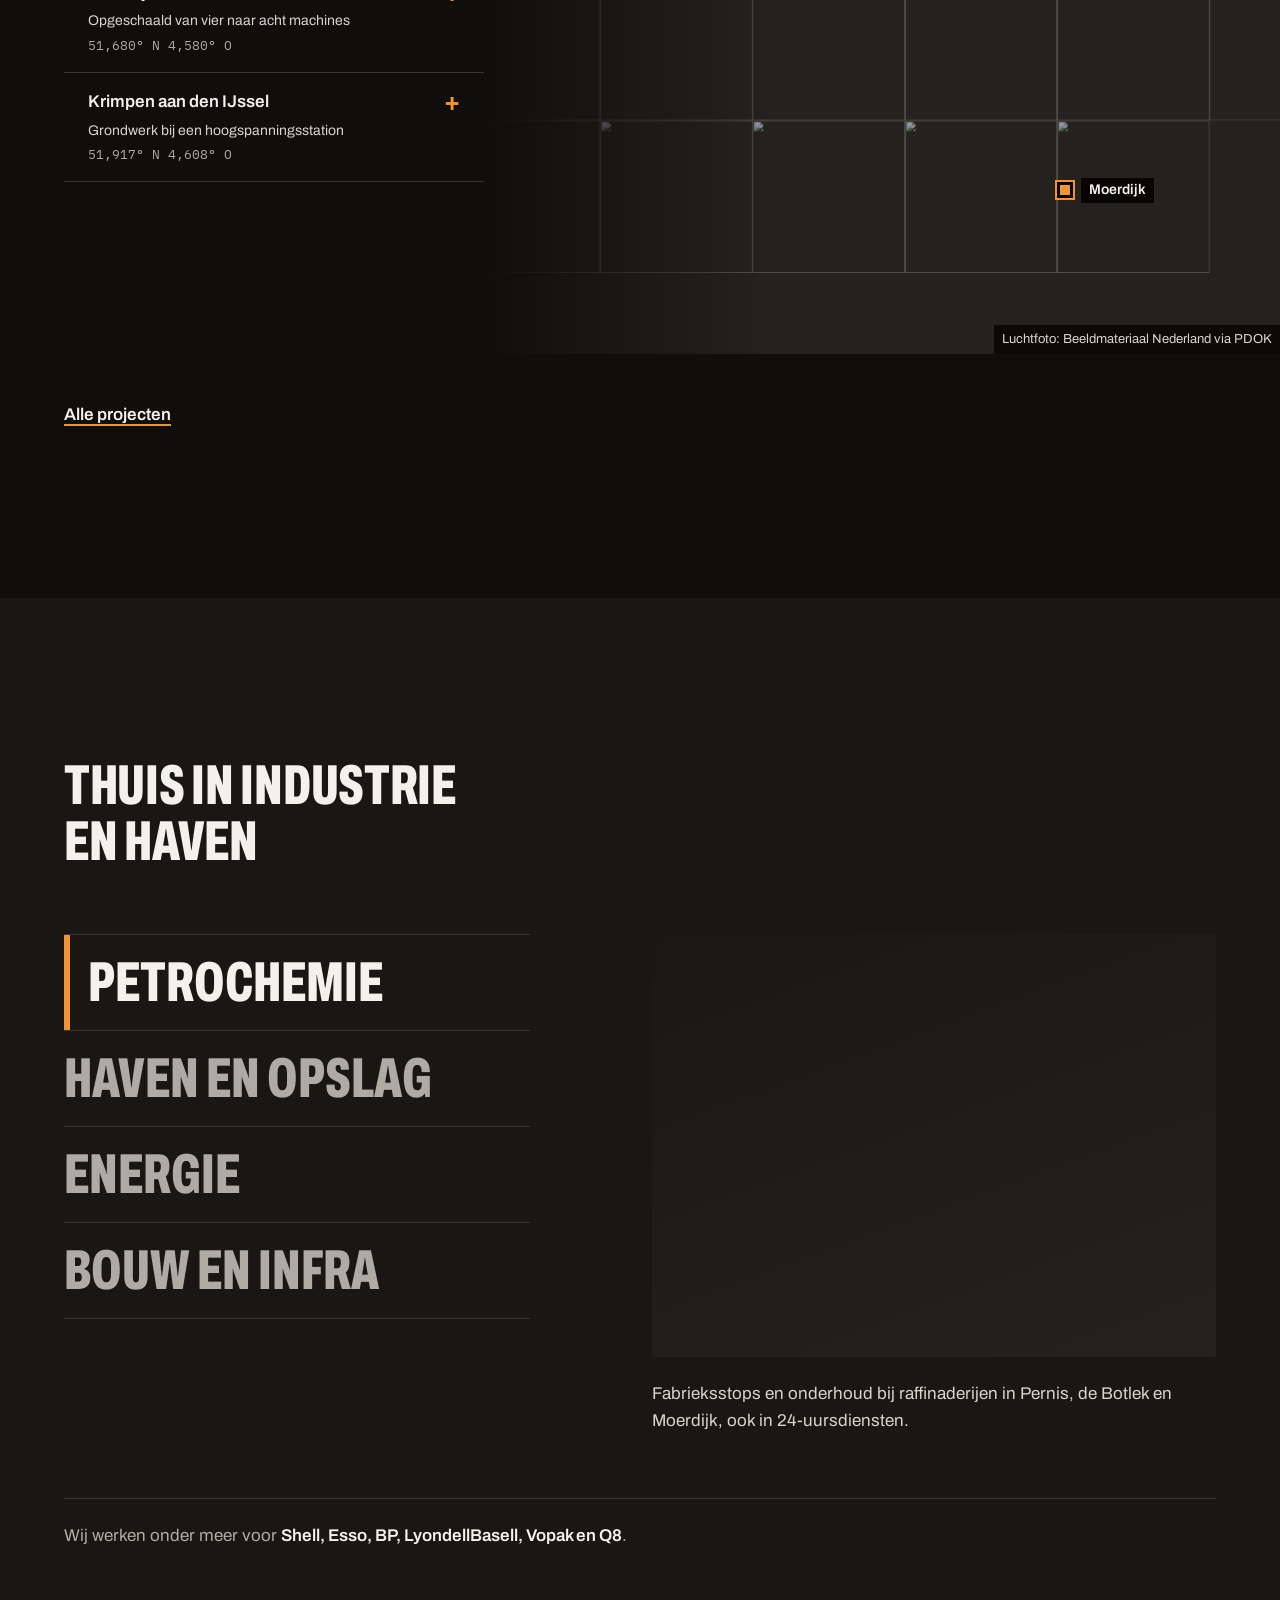
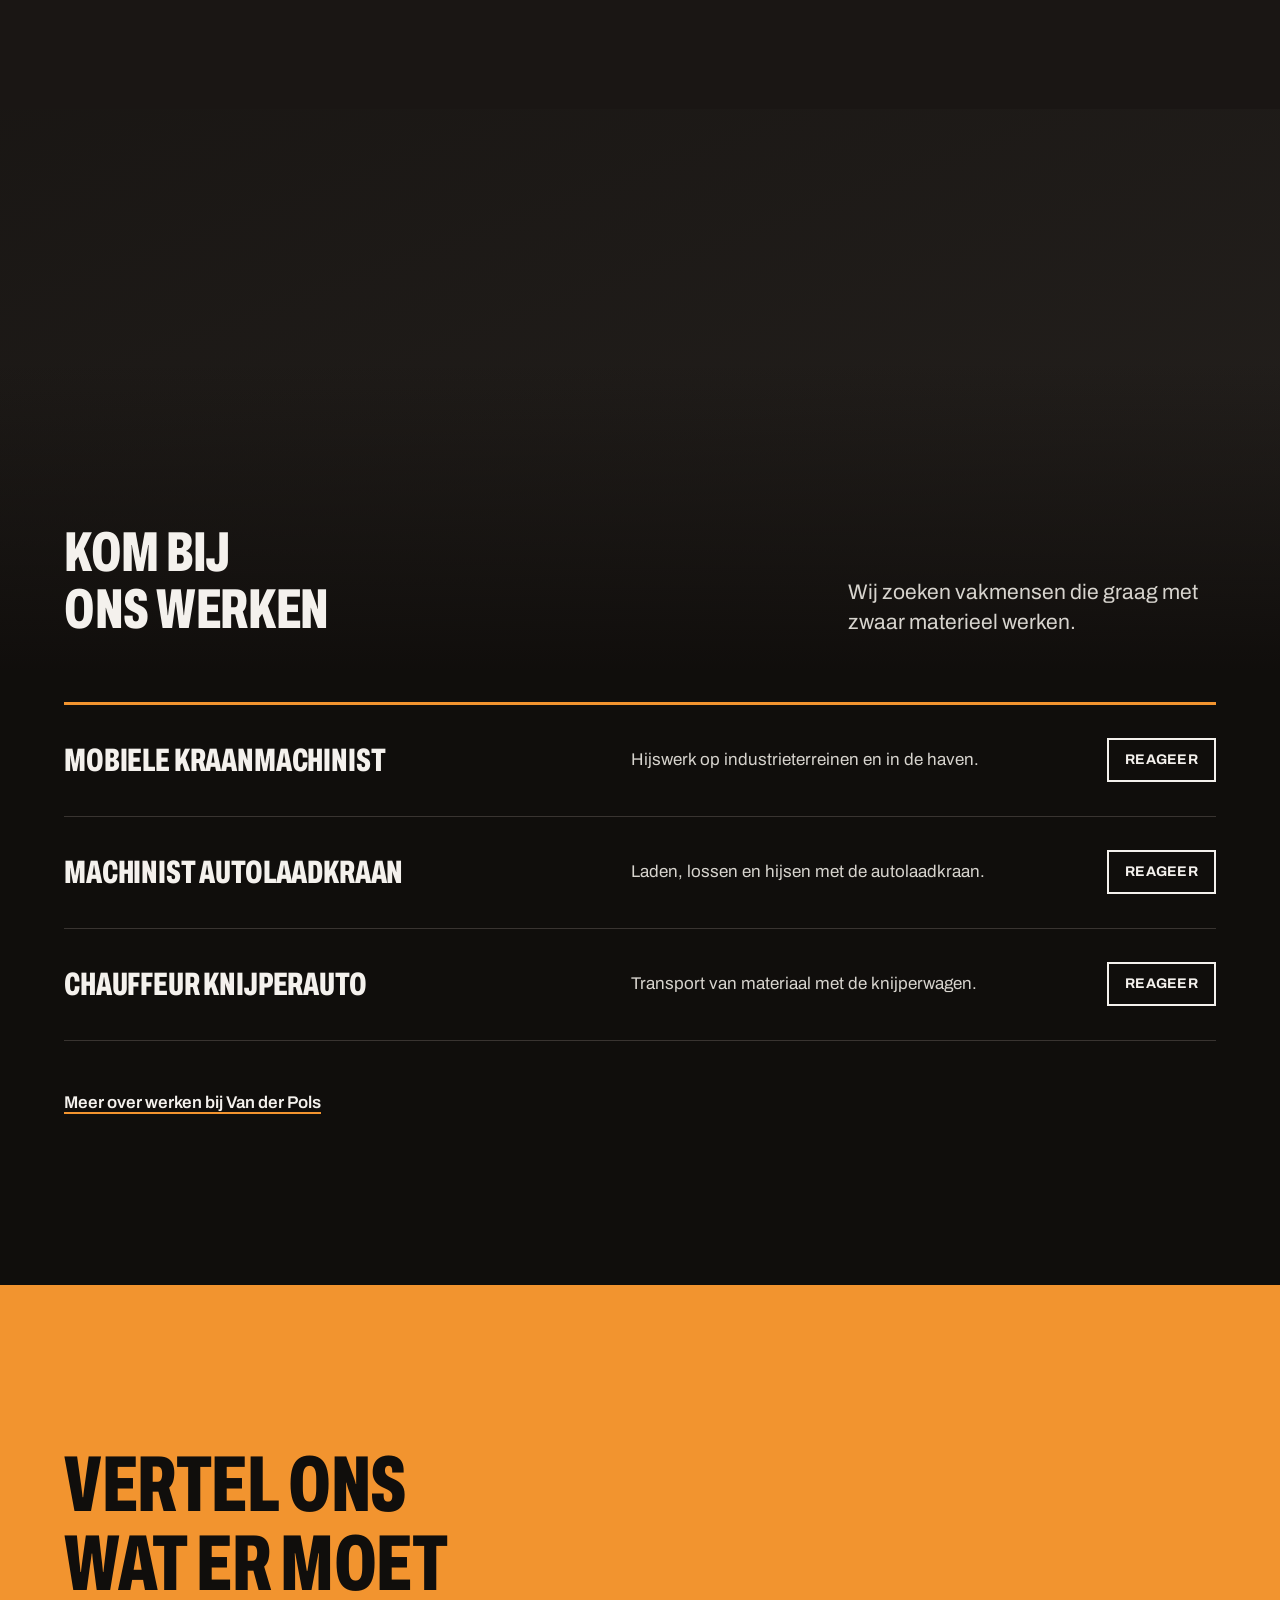
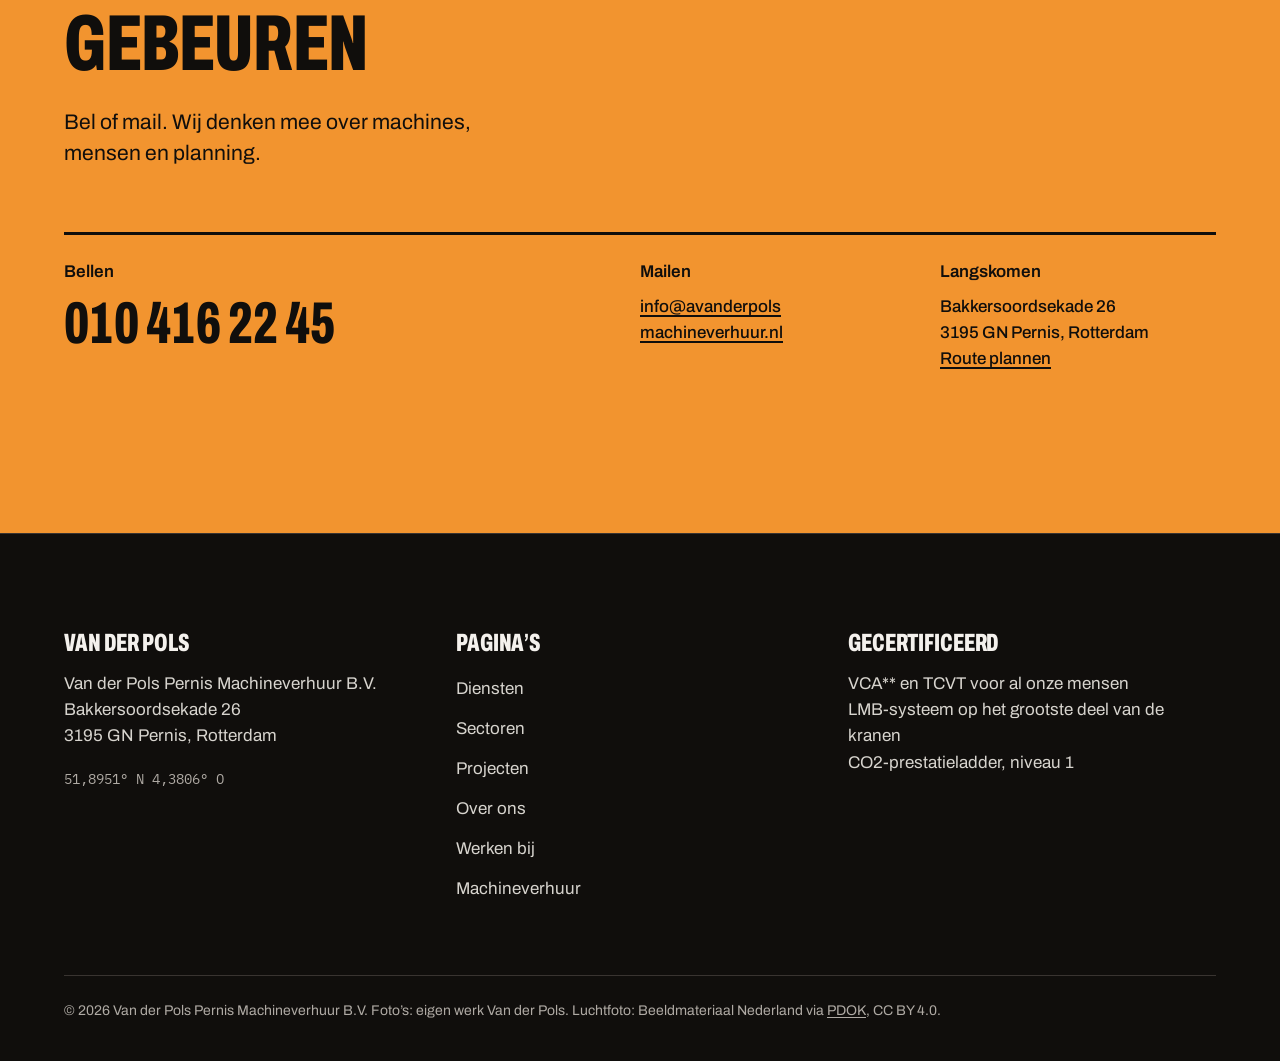
==== commit 203b56ed: "Projectkaart interactief: pinnen en lijst openen een casus Klik op een pin of een project: de luchtf" ====
--- a/index.html
+++ b/index.html
@@ -105,11 +105,46 @@
     </figure>
     <div class="map__panel">
       <ul aria-label="Projecten">
-        <li><button type="button" aria-pressed="false" data-place="Pernis" data-lat="51.8834" data-lng="4.3681" data-zoom="14"><b>Pernis</b><span>Fabrieksstop raffinaderij, autolaadkraan en mobiele kranen</span><span class="coords">51,883° N 4,368° O</span></button></li>
-        <li><button type="button" aria-pressed="false" data-place="Botlek" data-lat="51.8866" data-lng="4.2958" data-zoom="14"><b>Botlek</b><span>Fabrieksstop in 24-uursdiensten</span><span class="coords">51,887° N 4,296° O</span></button></li>
-        <li><button type="button" aria-pressed="false" data-place="Maasvlakte" data-lat="51.9544" data-lng="4.0198" data-zoom="13"><b>Maasvlakte</b><span>Drie opdrachtgevers in één fabrieksstop</span><span class="coords">51,954° N 4,020° O</span></button></li>
-        <li><button type="button" aria-pressed="false" data-place="Moerdijk" data-lat="51.68" data-lng="4.58" data-zoom="13"><b>Moerdijk</b><span>Opgeschaald van vier naar acht machines</span><span class="coords">51,680° N 4,580° O</span></button></li>
-        <li><button type="button" aria-pressed="false" data-place="Krimpen aan den IJssel" data-lat="51.9167" data-lng="4.6084" data-zoom="13"><b>Krimpen aan den IJssel</b><span>Grondwerk bij een hoogspanningsstation</span><span class="coords">51,917° N 4,608° O</span></button></li>
+        <li class="case-item">
+          <button type="button" class="case-item__head" aria-expanded="false" aria-controls="case-pernis-stop" data-place="Pernis" data-lat="51.8834" data-lng="4.3681" data-zoom="14"><b>Fabrieksstop Pernis</b><span>Autolaadkraan bij een grote stop</span><span class="coords">51,883° N 4,368° O</span></button>
+          <div class="case-item__body" id="case-pernis-stop" hidden>
+            <div class="case-item__photo photo"><img src="https://www.avanderpolsmachineverhuur.nl/wp-content/uploads/2022/12/autolaadkraan_pernis.jpeg" width="640" height="480" alt="Een vrachtwagen met autolaadkraan van Van der Pols" loading="lazy"></div>
+            <p>Tijdens een grote fabrieksstop bij een raffinaderij in Pernis zette Van der Pols een autolaadkraan in voor laden, lossen en hijswerk op het terrein.</p>
+            <dl class="case-item__facts"><div><dt>Werk</dt><dd>Fabrieksstop, hijswerk</dd></div><div><dt>Materieel</dt><dd>Autolaadkraan</dd></div><div><dt>Sector</dt><dd>Petrochemie</dd></div></dl>
+          </div>
+        </li>
+        <li class="case-item">
+          <button type="button" class="case-item__head" aria-expanded="false" aria-controls="case-botlek" data-place="Botlek" data-lat="51.8866" data-lng="4.2958" data-zoom="14"><b>Fabrieksstop Botlek</b><span>Inzet in 24-uursdiensten</span><span class="coords">51,887° N 4,296° O</span></button>
+          <div class="case-item__body" id="case-botlek" hidden>
+            <div class="case-item__photo photo"><img src="https://www.avanderpolsmachineverhuur.nl/wp-content/uploads/2022/12/botlekbynight.jpg" width="1024" height="683" alt="Industrie in de Botlek bij nacht" loading="lazy"></div>
+            <p>Tijdens een fabrieksstop in de Botlek werkte Van der Pols in 24-uursdiensten, zodat het werk dag en nacht doorliep.</p>
+            <dl class="case-item__facts"><div><dt>Werk</dt><dd>Fabrieksstop</dd></div><div><dt>Rooster</dt><dd>24-uursdiensten</dd></div><div><dt>Sector</dt><dd>Petrochemie</dd></div></dl>
+          </div>
+        </li>
+        <li class="case-item">
+          <button type="button" class="case-item__head" aria-expanded="false" aria-controls="case-maasvlakte" data-place="Maasvlakte" data-lat="51.9544" data-lng="4.0198" data-zoom="13"><b>Fabrieksstop Maasvlakte</b><span>Drie opdrachtgevers in één stop</span><span class="coords">51,954° N 4,020° O</span></button>
+          <div class="case-item__body" id="case-maasvlakte" hidden>
+            <div class="case-item__photo photo"><img src="https://www.avanderpolsmachineverhuur.nl/wp-content/uploads/2022/12/maasvlakte_3opdrachtgevers.jpg" width="1133" height="632" alt="Industrie op de Maasvlakte" loading="lazy"></div>
+            <p>Tijdens één fabrieksstop op de Maasvlakte werkte Van der Pols tegelijk voor drie verschillende opdrachtgevers.</p>
+            <dl class="case-item__facts"><div><dt>Werk</dt><dd>Fabrieksstop</dd></div><div><dt>Opdrachtgevers</dt><dd>Drie in één stop</dd></div><div><dt>Sector</dt><dd>Petrochemie</dd></div></dl>
+          </div>
+        </li>
+        <li class="case-item">
+          <button type="button" class="case-item__head" aria-expanded="false" aria-controls="case-moerdijk" data-place="Moerdijk" data-lat="51.68" data-lng="4.58" data-zoom="13"><b>Moerdijk</b><span>Opgeschaald van vier naar acht machines</span><span class="coords">51,680° N 4,580° O</span></button>
+          <div class="case-item__body" id="case-moerdijk" hidden>
+            <div class="case-item__photo photo"><img src="https://www.avanderpolsmachineverhuur.nl/wp-content/uploads/2022/12/flexiititeit.jpg" width="816" height="612" alt="Een kraan aan het werk in Moerdijk" loading="lazy"></div>
+            <p>In Moerdijk groeide het werk terwijl het liep. Van der Pols schaalde op van vier naar acht machines.</p>
+            <dl class="case-item__facts"><div><dt>Inzet</dt><dd>Van 4 naar 8 machines</dd></div><div><dt>Ook in Moerdijk</dt><dd>De jaarlijkse fabrieksstop</dd></div></dl>
+          </div>
+        </li>
+        <li class="case-item">
+          <button type="button" class="case-item__head" aria-expanded="false" aria-controls="case-krimpen" data-place="Krimpen aan den IJssel" data-lat="51.9167" data-lng="4.6084" data-zoom="13"><b>Krimpen aan den IJssel</b><span>Grondwerk bij een hoogspanningsstation</span><span class="coords">51,917° N 4,608° O</span></button>
+          <div class="case-item__body" id="case-krimpen" hidden>
+            <div class="case-item__photo photo"><img src="https://www.avanderpolsmachineverhuur.nl/wp-content/uploads/2022/12/150kv-station.jpg" width="1046" height="698" alt="Het hoogspanningsstation in Krimpen aan den IJssel" loading="lazy"></div>
+            <p>Bij een hoogspanningsstation in Krimpen aan den IJssel verzorgde Van der Pols het grondwerk.</p>
+            <dl class="case-item__facts"><div><dt>Werk</dt><dd>Grondwerk</dd></div><div><dt>Sector</dt><dd>Energie</dd></div></dl>
+          </div>
+        </li>
       </ul>
     </div>
   </div>
--- a/styles.css
+++ b/styles.css
@@ -5,6 +5,7 @@
  * axes: dark/grotesk-heavy/warm · posture: committed (the orange carries one full section, contact; elsewhere a signal) · contrast: pass · fold: pass · v2.0.0 */
 /* Hallmark · pre-emit critique: P4 H5 E4 S5 R4 V5 · weakest: E, a hand-rolled tile viewer instead of a map library; kept it to one projection function and integer tiles scaled once */
 /* Hallmark · dismissed 23 · the one orange display figure is the Moerdijk case, 4 to 8 machines, on a page whose posture is committed */
+/* Hallmark · dismissed 28a · on the projects page the first image sits in a folded case row; the page opens on the aerial map, which is the LCP */
 /* Hallmark · dismissed 49 · the project list entries are two-line rows (project, its line, its coordinates) meant to wrap, not button labels */
 @import url("./tokens.css");
 @import url("./base.css");
@@ -278,3 +279,57 @@
   .hero::after { background: linear-gradient(to top, color-mix(in oklab, var(--color-scrim) 94%, transparent) 0%, color-mix(in oklab, var(--color-scrim) 78%, transparent) 55%, color-mix(in oklab, var(--color-scrim) 55%, transparent) 100%); }
   .pin:not(.is-open) span { display: none; }
 }
+
+/* home hero: the fleet stands above the head, the photograph fades into the ground below it */
+.hero:not(.hero--banner) { background: var(--color-paper); color: var(--color-ink); }
+.hero:not(.hero--banner) .hero__photo { inset: 0 0 auto 0; height: 62%; -webkit-mask-image: linear-gradient(to bottom, var(--color-ink) 70%, transparent 100%); mask-image: linear-gradient(to bottom, var(--color-ink) 70%, transparent 100%); }
+.hero:not(.hero--banner) .hero__photo > img { object-position: 55% 88%; }
+.hero:not(.hero--banner)::after { background: linear-gradient(to bottom, color-mix(in oklab, var(--color-scrim) 60%, transparent) 0%, transparent 14%); }
+@media (max-width: 60rem) {
+  .hero:not(.hero--banner) { min-height: auto; }
+  .hero:not(.hero--banner) .hero__photo { height: 56svh; }
+  .hero:not(.hero--banner) .hero__photo > img { object-position: 60% 80%; }
+  .hero:not(.hero--banner) .hero__body { padding-top: 46svh; }
+  .hero:not(.hero--banner)::after { background: linear-gradient(to bottom, color-mix(in oklab, var(--color-scrim) 60%, transparent) 0, transparent 120px); }
+}
+@media (min-width: 60.01rem) and (max-width: 90rem) {
+  .hero__foot .lead { grid-column: 1 / span 4; }
+  .hero__actions { grid-column: 5 / span 5; }
+  .hero__where { grid-column: 10 / -1; }
+}
+
+/* ---------- the map, interactive: pins open cases, rows unfold ---------- */
+:root { --panel-inset: max(var(--gutter), calc((100% - var(--container)) / 2 + var(--gutter))); }
+.map__panel { top: 0; bottom: 0; left: 0; width: calc(var(--panel-inset) + 420px); padding-left: var(--panel-inset); border-top: 0; box-shadow: inset 0 var(--rule-bold) 0 var(--color-accent); }
+.map__panel ul { padding-top: var(--rule-bold); }
+.map__tiles.is-flying { transition: transform 650ms var(--ease-out), opacity 380ms var(--ease-out); }
+.map__tiles.is-leaving { transition: opacity 500ms var(--ease-in); }
+.map__pins { transition: opacity var(--dur-short) var(--ease-out); }
+.map__pins.is-moving { opacity: 0; }
+.pin { margin: 0; padding: 0; font: inherit; background: transparent; border: 0; cursor: pointer; pointer-events: auto; }
+.pin:hover span { background: var(--color-accent); color: var(--color-accent-ink); }
+.pin:hover i { outline-color: var(--color-ink); }
+.pin:active i { transform: scale(0.9); }
+.pin:focus-visible { outline: 2px solid var(--color-focus); outline-offset: 4px; }
+.pin span { transition: background-color var(--dur-short) var(--ease-out), color var(--dur-short) var(--ease-out); }
+.pin.is-open i { width: 22px; height: 22px; }
+.case-item__head { position: relative; padding-right: var(--space-2xl) !important; }
+.case-item__head::after { content: "+"; position: absolute; right: var(--space-lg); top: var(--space-md); font-family: var(--font-display); font-weight: var(--display-weight); font-size: var(--text-xl); line-height: 1; color: var(--color-accent); transition: transform var(--dur-short) var(--ease-out); }
+.case-item__head[aria-expanded="true"] { background: var(--color-paper-3); color: var(--color-ink); box-shadow: inset 6px 0 0 var(--color-accent); }
+.case-item__head[aria-expanded="true"]::after { transform: rotate(45deg); }
+.case-item__body { padding: var(--space-md) var(--space-lg) var(--space-xl); background: var(--color-paper-3); color: var(--color-ink); box-shadow: inset 6px 0 0 var(--color-accent); }
+.case-item__photo { position: relative; aspect-ratio: 16 / 10; overflow: hidden; background: var(--color-paper-2); }
+.case-item__photo > img { position: absolute; inset: 0; width: 100%; height: 100%; object-fit: cover; filter: contrast(1.1) saturate(0.88); }
+.case-item__body > p { margin-top: var(--space-md); color: var(--color-ink-2); }
+.case-item__facts { display: grid; grid-template-columns: repeat(2, minmax(0, 1fr)); gap: var(--space-md) var(--space-lg); margin: var(--space-lg) 0 0; padding-top: var(--space-md); border-top: var(--rule-hair) solid var(--color-rule-strong); }
+.case-item__facts dt { font-size: var(--text-sm); color: var(--color-muted); }
+.case-item__facts dd { margin: var(--space-3xs) 0 0; font-weight: 600; }
+.js .case-item__body:not([hidden]) { animation: case-open var(--dur-long) var(--ease-out); }
+@keyframes case-open { from { opacity: 0; transform: translateY(-6px); } to { opacity: 1; transform: none; } }
+@media (prefers-reduced-motion: reduce) { .map__tiles.is-flying, .map__tiles.is-leaving, .map__pins, .pin span, .case-item__head::after { transition: none; } .js .case-item__body:not([hidden]) { animation: none; } }
+@media (max-width: 60rem) {
+  .map__panel { width: auto; padding-left: 0; }
+  .map__panel ul { padding-top: 0; }
+}
+.map::after { content: ""; position: absolute; inset: 0; z-index: 1; pointer-events: none; background: linear-gradient(to right, var(--color-paper) calc(var(--panel-inset) + 420px), transparent calc(var(--panel-inset) + 700px)); }
+@media (max-width: 60rem) { .map::after { background: linear-gradient(to right, color-mix(in oklab, var(--color-paper) 70%, transparent), transparent 35%); } }
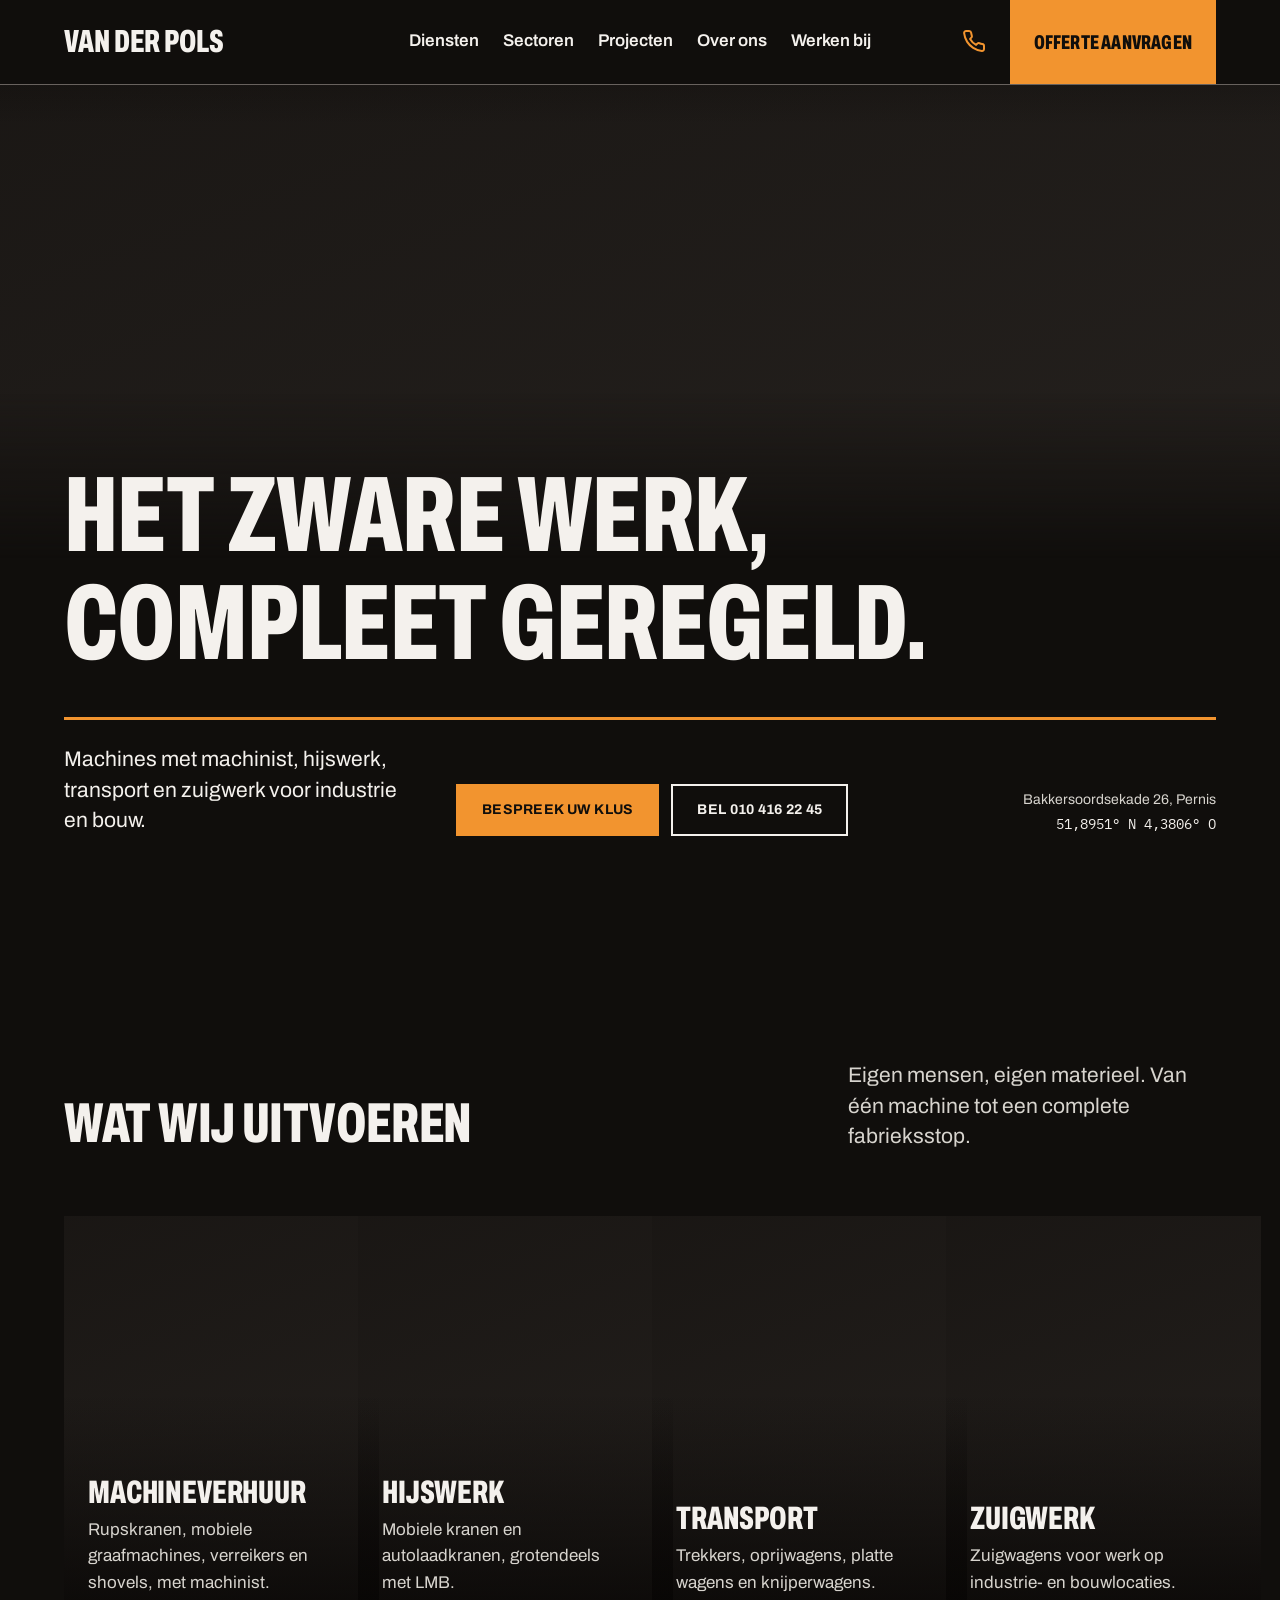
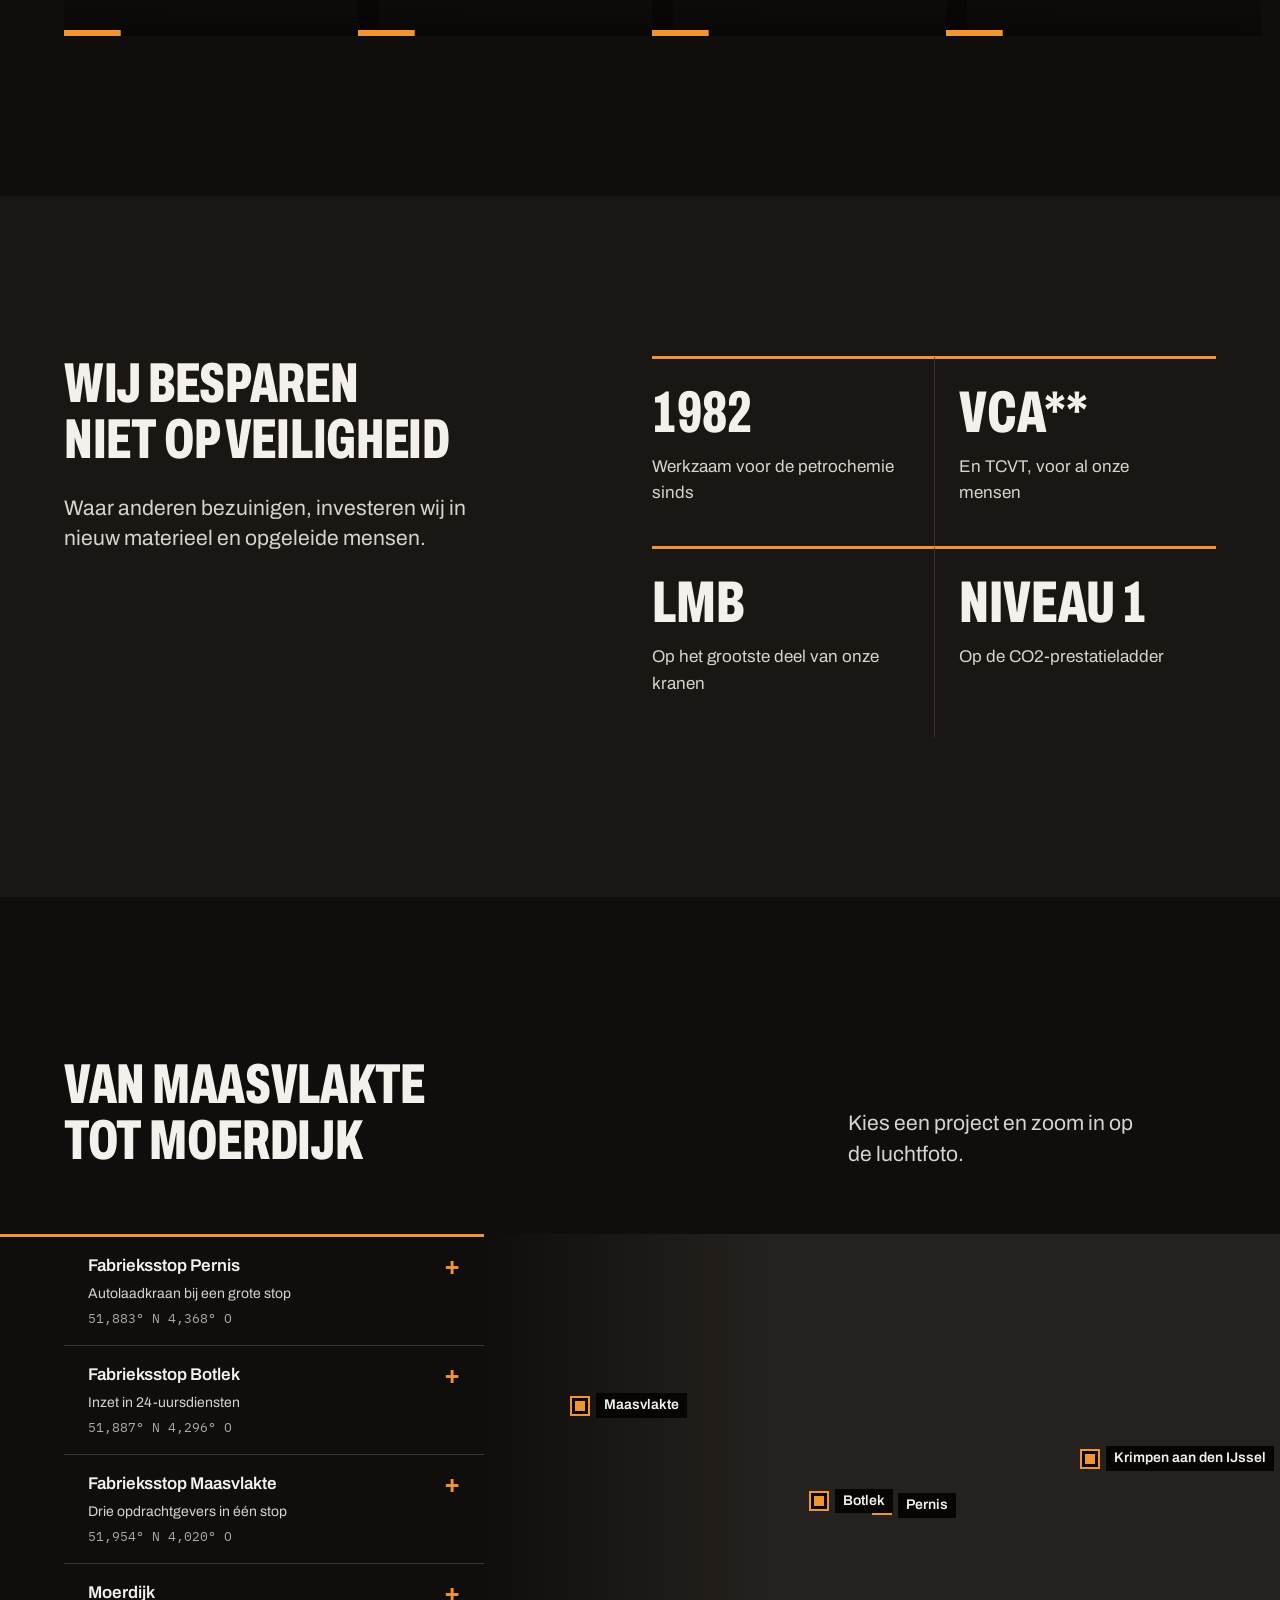
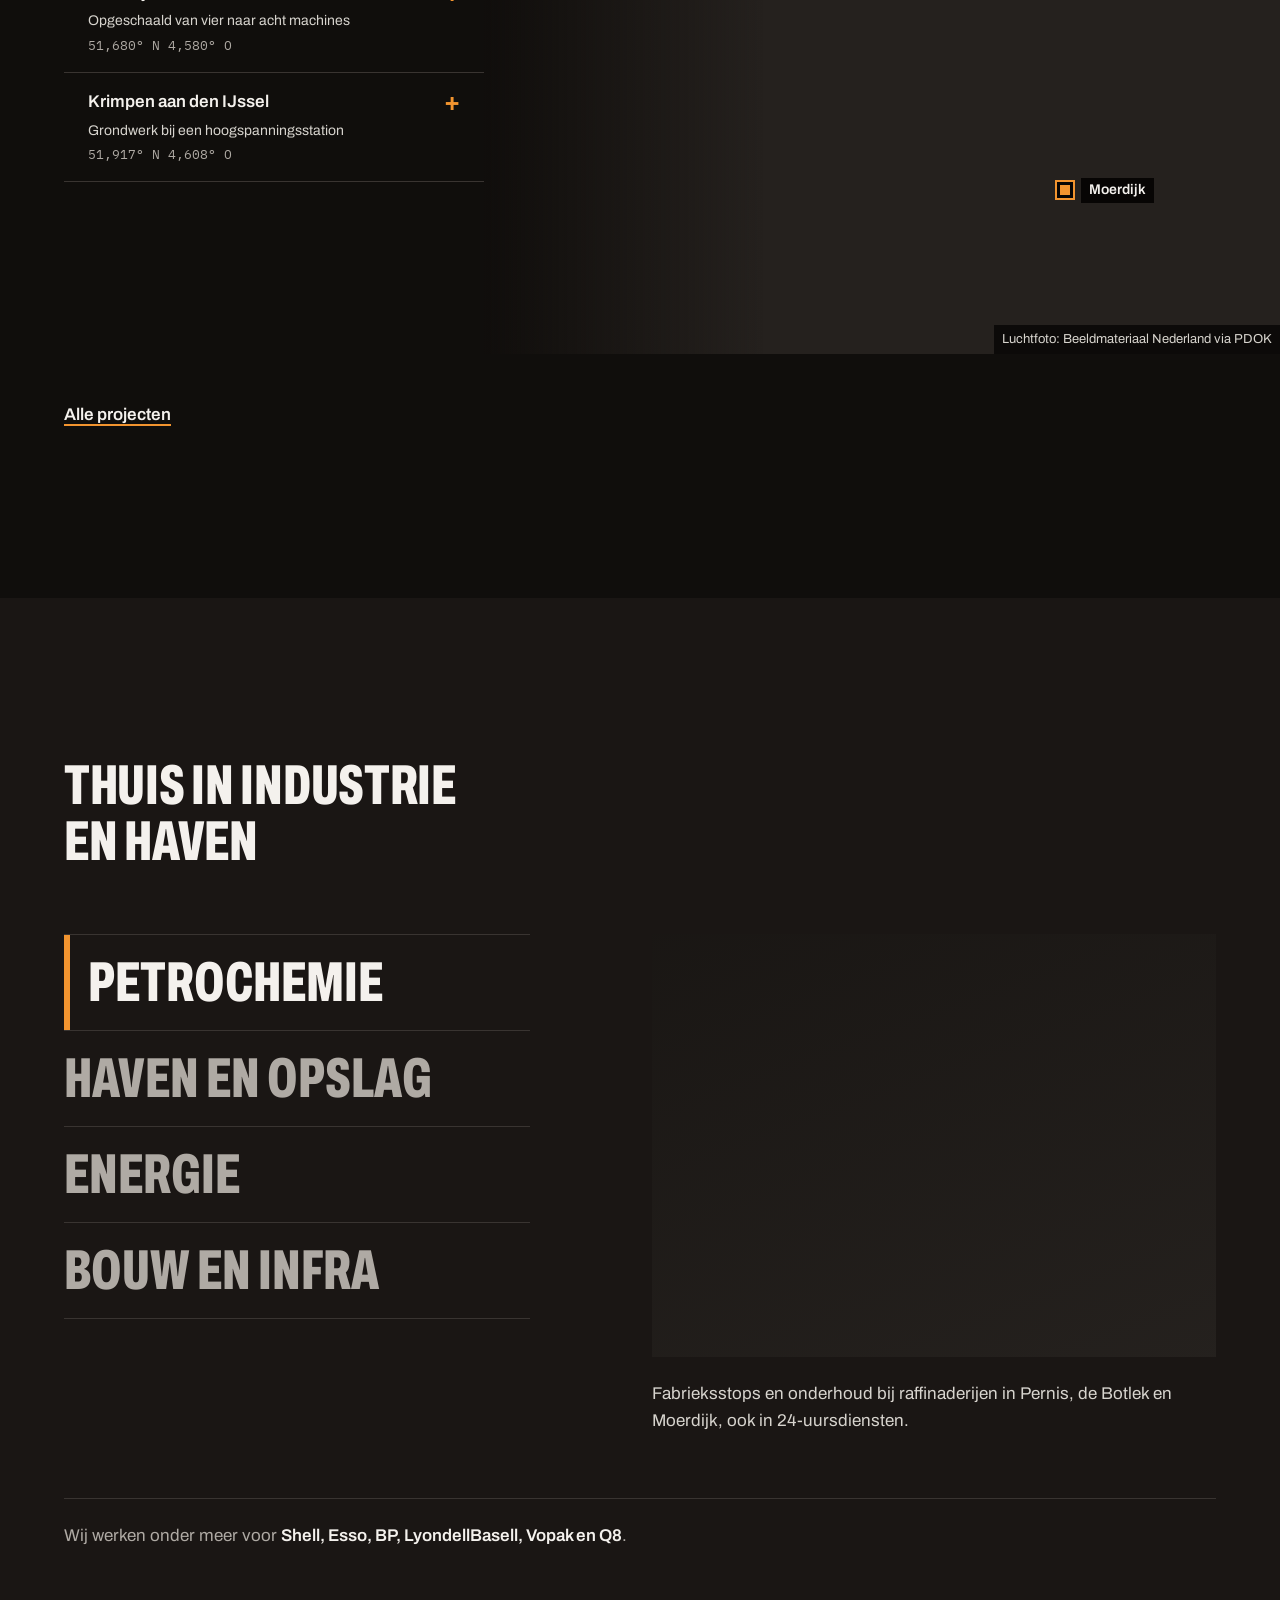
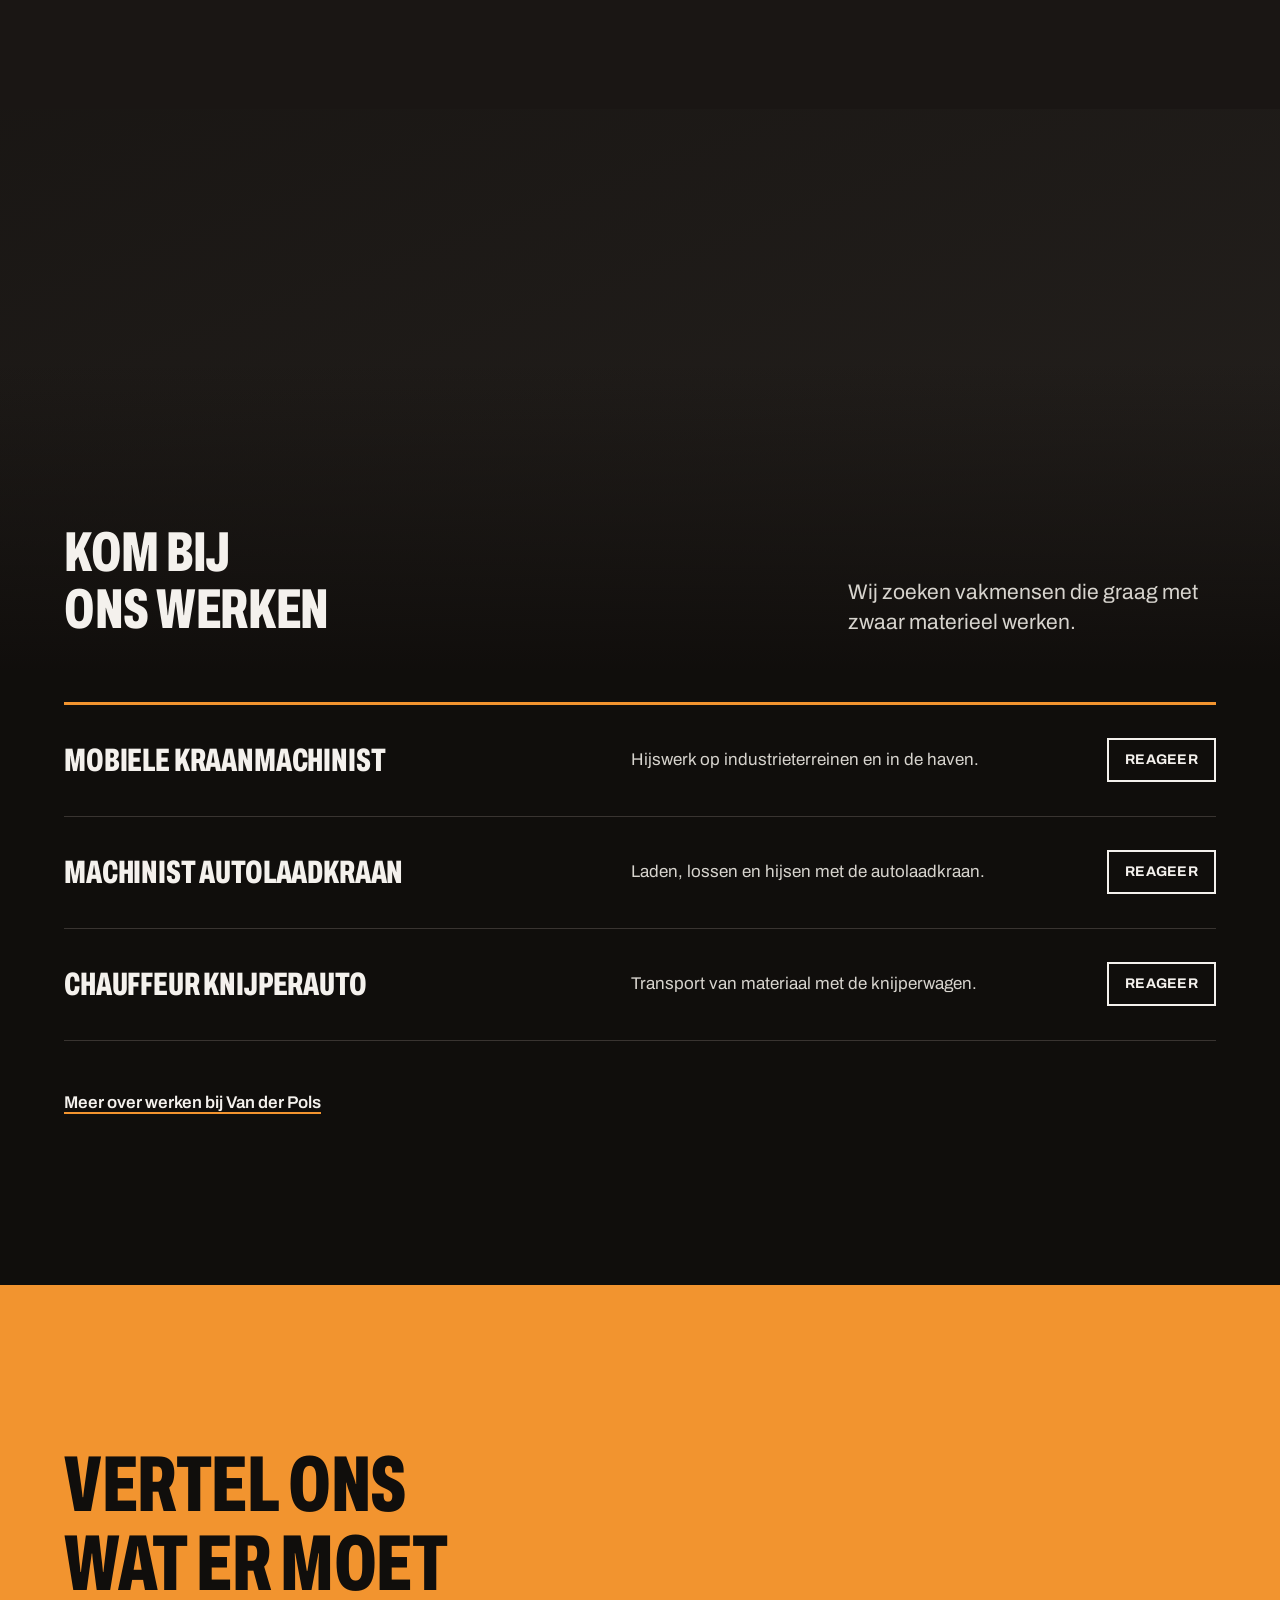
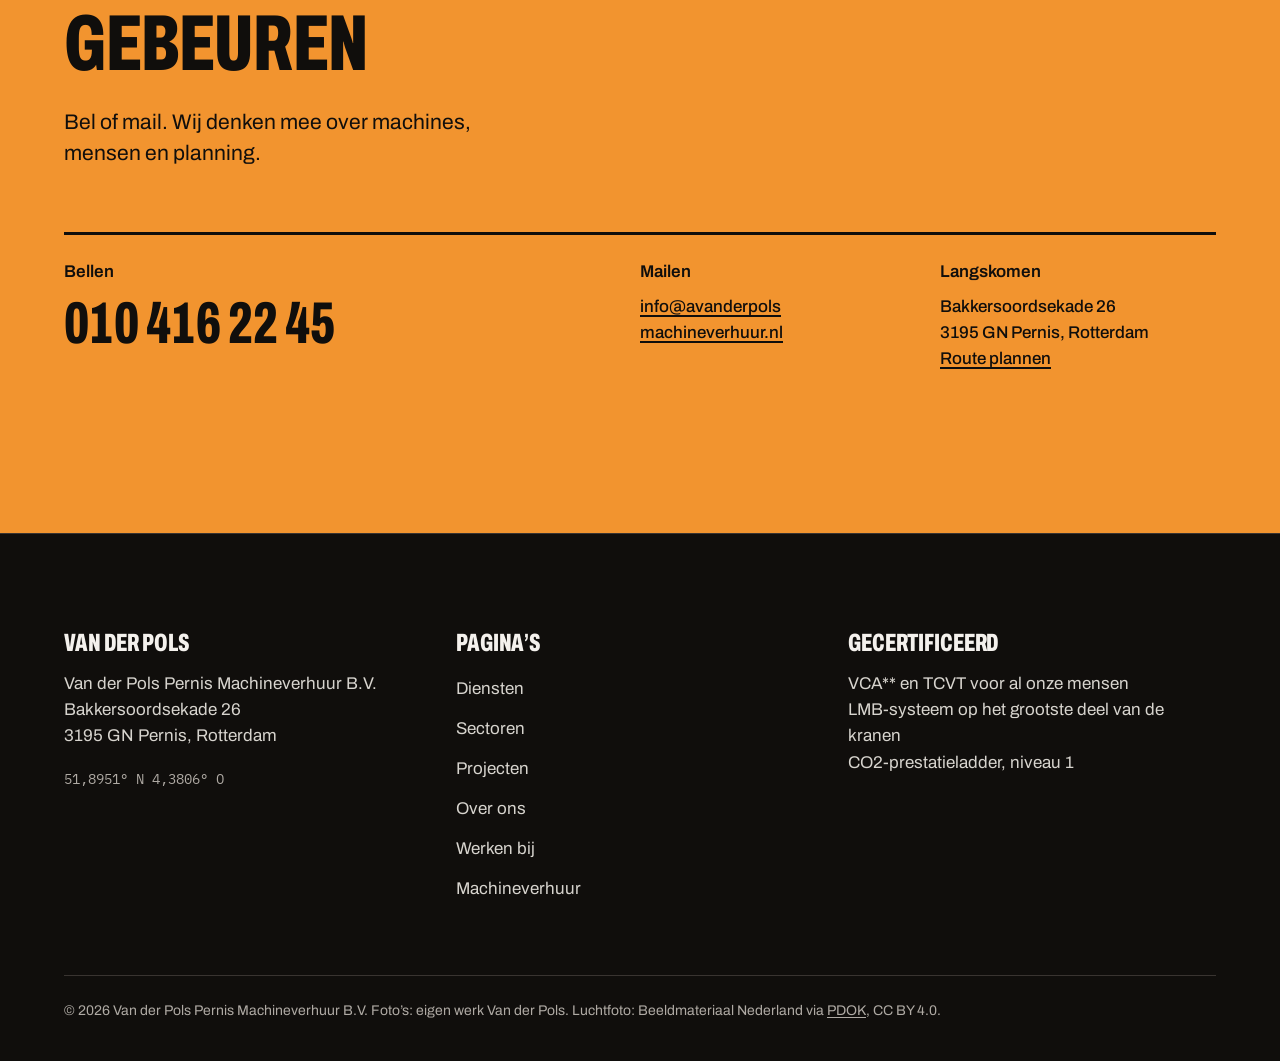
==== commit 7e92d1a8: "Navigatie: vaste donkere balk, links gecentreerd, telefoon en offerte duidelijker De balk is nu alti" ====
--- a/index.html
+++ b/index.html
@@ -25,8 +25,9 @@
       <li><a href="#over">Over ons</a></li>
       <li><a href="werken-bij.html">Werken bij</a></li>
     </ul>
-    <a class="nav__phone" href="tel:+31104162245">010 416 22 45</a>
-    <a class="btn btn--small" href="#contact">Offerte aanvragen</a>
+    <div class="nav__end">
+    <a class="nav__phone" href="tel:+31104162245" aria-label="Bel 010 416 22 45"><svg class="nav__icon" viewBox="0 0 24 24" width="20" height="20" fill="none" stroke="currentColor" stroke-width="2" stroke-linecap="round" stroke-linejoin="round" aria-hidden="true"><path d="M22 16.92v3a2 2 0 0 1-2.18 2 19.79 19.79 0 0 1-8.63-3.07 19.5 19.5 0 0 1-6-6 19.79 19.79 0 0 1-3.07-8.67A2 2 0 0 1 4.11 2h3a2 2 0 0 1 2 1.72 12.84 12.84 0 0 0 .7 2.81 2 2 0 0 1-.45 2.11L8.09 9.91a16 16 0 0 0 6 6l1.27-1.27a2 2 0 0 1 2.11-.45 12.84 12.84 0 0 0 2.81.7A2 2 0 0 1 22 16.92z"/></svg><span>010 416 22 45</span></a>
+    <a class="nav__cta" href="#contact">Offerte aanvragen</a>
     <details class="nav__menu">
       <summary>Menu</summary>
       <ul>
@@ -38,6 +39,7 @@
         <li><a href="#contact">Contact</a></li>
       </ul>
     </details>
+    </div>
   </nav>
 </header>
 
--- a/styles.css
+++ b/styles.css
@@ -6,6 +6,7 @@
 /* Hallmark · pre-emit critique: P4 H5 E4 S5 R4 V5 · weakest: E, a hand-rolled tile viewer instead of a map library; kept it to one projection function and integer tiles scaled once */
 /* Hallmark · dismissed 23 · the one orange display figure is the Moerdijk case, 4 to 8 machines, on a page whose posture is committed */
 /* Hallmark · dismissed 28a · on the projects page the first image sits in a folded case row; the page opens on the aerial map, which is the LCP */
+/* Hallmark · answered F4 · the quote block in the bar is the one standing action the client asked to stand out; the hero keeps its own orange button for the same job */
 /* Hallmark · dismissed 49 · the project list entries are two-line rows (project, its line, its coordinates) meant to wrap, not button labels */
 @import url("./tokens.css");
 @import url("./base.css");
@@ -333,3 +334,28 @@
 }
 .map::after { content: ""; position: absolute; inset: 0; z-index: 1; pointer-events: none; background: linear-gradient(to right, var(--color-paper) calc(var(--panel-inset) + 420px), transparent calc(var(--panel-inset) + 700px)); }
 @media (max-width: 60rem) { .map::after { background: linear-gradient(to right, color-mix(in oklab, var(--color-paper) 70%, transparent), transparent 35%); } }
+
+/* ---------- the bar: solid, links centred, the phone in sight, the quote as an orange block ---------- */
+.nav, .js .nav--over:not(.is-solid) { background: var(--color-paper); border-bottom: var(--rule-hair) solid var(--color-rule-strong); }
+.nav__row { display: grid; grid-template-columns: minmax(0, 1fr) auto minmax(0, 1fr); align-items: center; gap: var(--space-xl); }
+.wordmark { grid-column: 1; justify-self: start; }
+.nav__links { grid-column: 2; margin: 0; justify-content: center; gap: var(--space-xl); }
+.nav__links a { font-size: var(--text-md); font-weight: 600; }
+.nav__end { grid-column: 3; justify-self: end; align-self: stretch; display: flex; align-items: center; gap: var(--space-xl); }
+.nav__phone { display: inline-flex; gap: var(--space-xs); font-family: var(--font-outlier); font-size: var(--text-lg); color: var(--color-ink); letter-spacing: 0; }
+.nav__icon { flex-shrink: 0; color: var(--color-accent); }
+.nav__cta { align-self: stretch; display: inline-flex; align-items: center; padding: 0 var(--space-xl); background: var(--color-accent); color: var(--color-accent-ink); font-family: var(--font-display); font-weight: var(--display-weight); font-stretch: var(--display-stretch); font-size: var(--text-xl); line-height: 1; text-transform: uppercase; letter-spacing: 0.01em; text-decoration: none; white-space: nowrap; transition: background-color var(--dur-short) var(--ease-out); }
+.nav__cta:hover { background: var(--color-accent-deep); }
+.nav__cta:active { background: var(--color-accent-deep); color: var(--color-paper-2); }
+.nav__cta:focus-visible { outline: 2px solid var(--color-accent-ink); outline-offset: -6px; }
+.nav__menu { margin-left: 0; }
+@media (prefers-reduced-motion: reduce) { .nav__cta { transition: none; } }
+@media (max-width: 90rem) { .nav__links { gap: var(--space-lg); } .nav__end { gap: var(--space-lg); } }
+@media (max-width: 80rem) { .nav__phone { display: inline-flex; } .nav__phone span { display: none; } .nav__icon { width: 24px; height: 24px; } }
+@media (max-width: 64rem) { .nav__end { grid-column: 3; } .nav__cta { font-size: var(--text-lg); padding: 0 var(--space-lg); } }
+@media (max-width: 40rem) { .nav__cta { display: none; } .nav__end { gap: var(--space-md); } }
+.nav__row { grid-template-columns: minmax(max-content, 1fr) auto minmax(max-content, 1fr); column-gap: var(--space-lg); }
+.nav__links { gap: var(--space-lg); }
+.nav__end { gap: var(--space-lg); }
+.nav__phone { font-size: var(--text-md); }
+.nav__cta { padding: 0 var(--space-lg); font-size: var(--text-lg); }
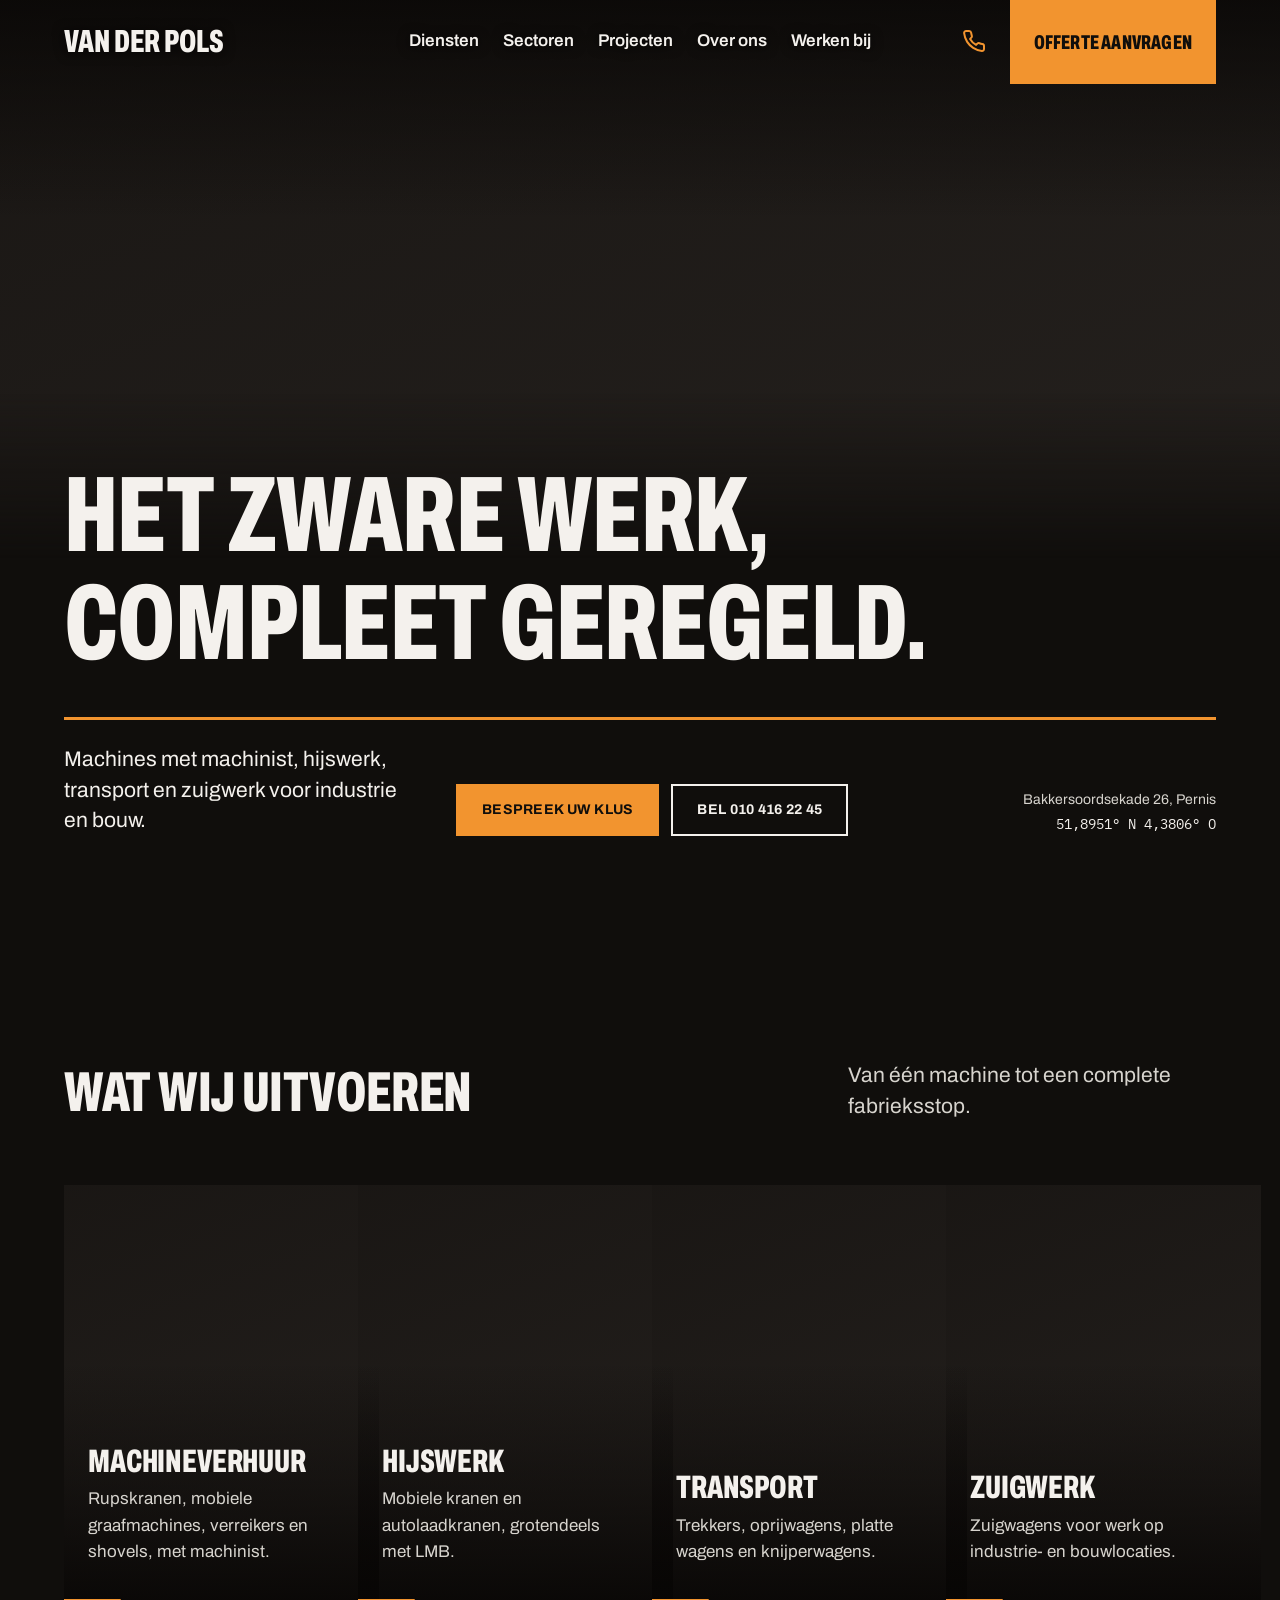
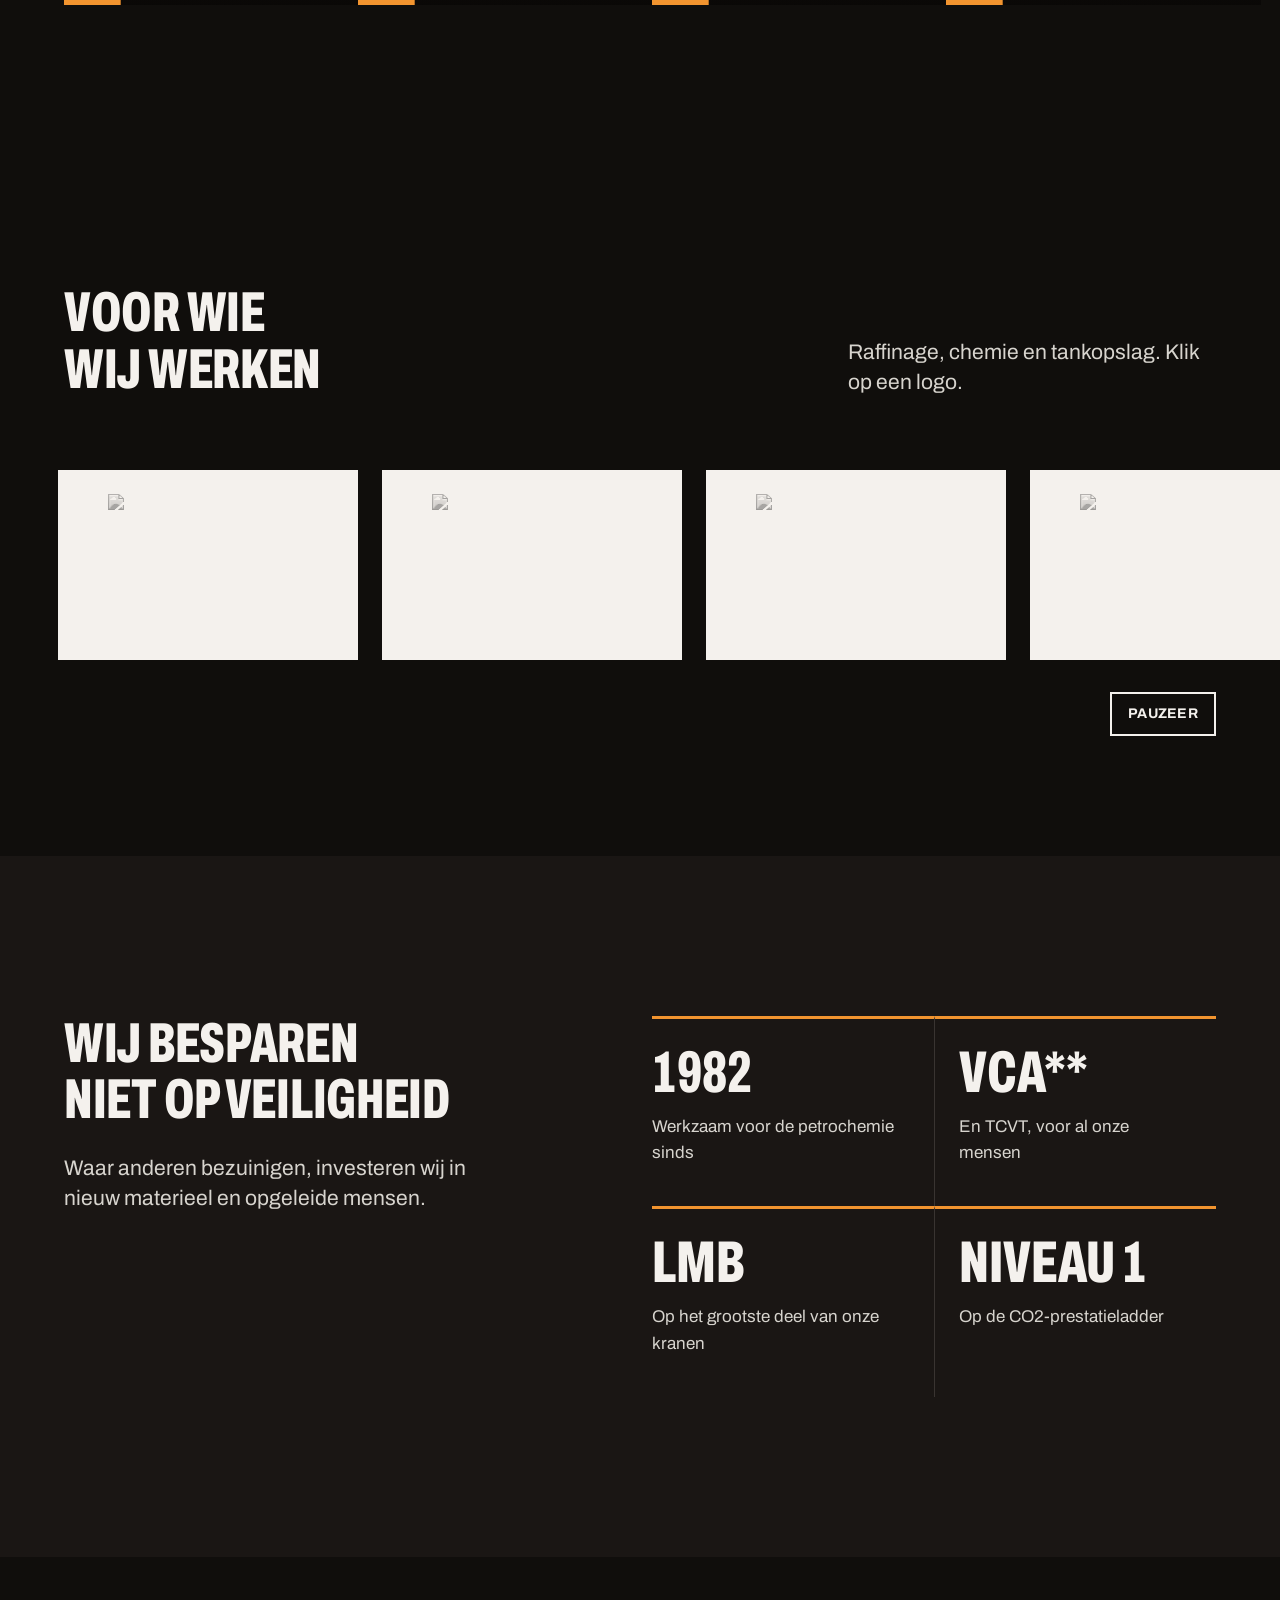
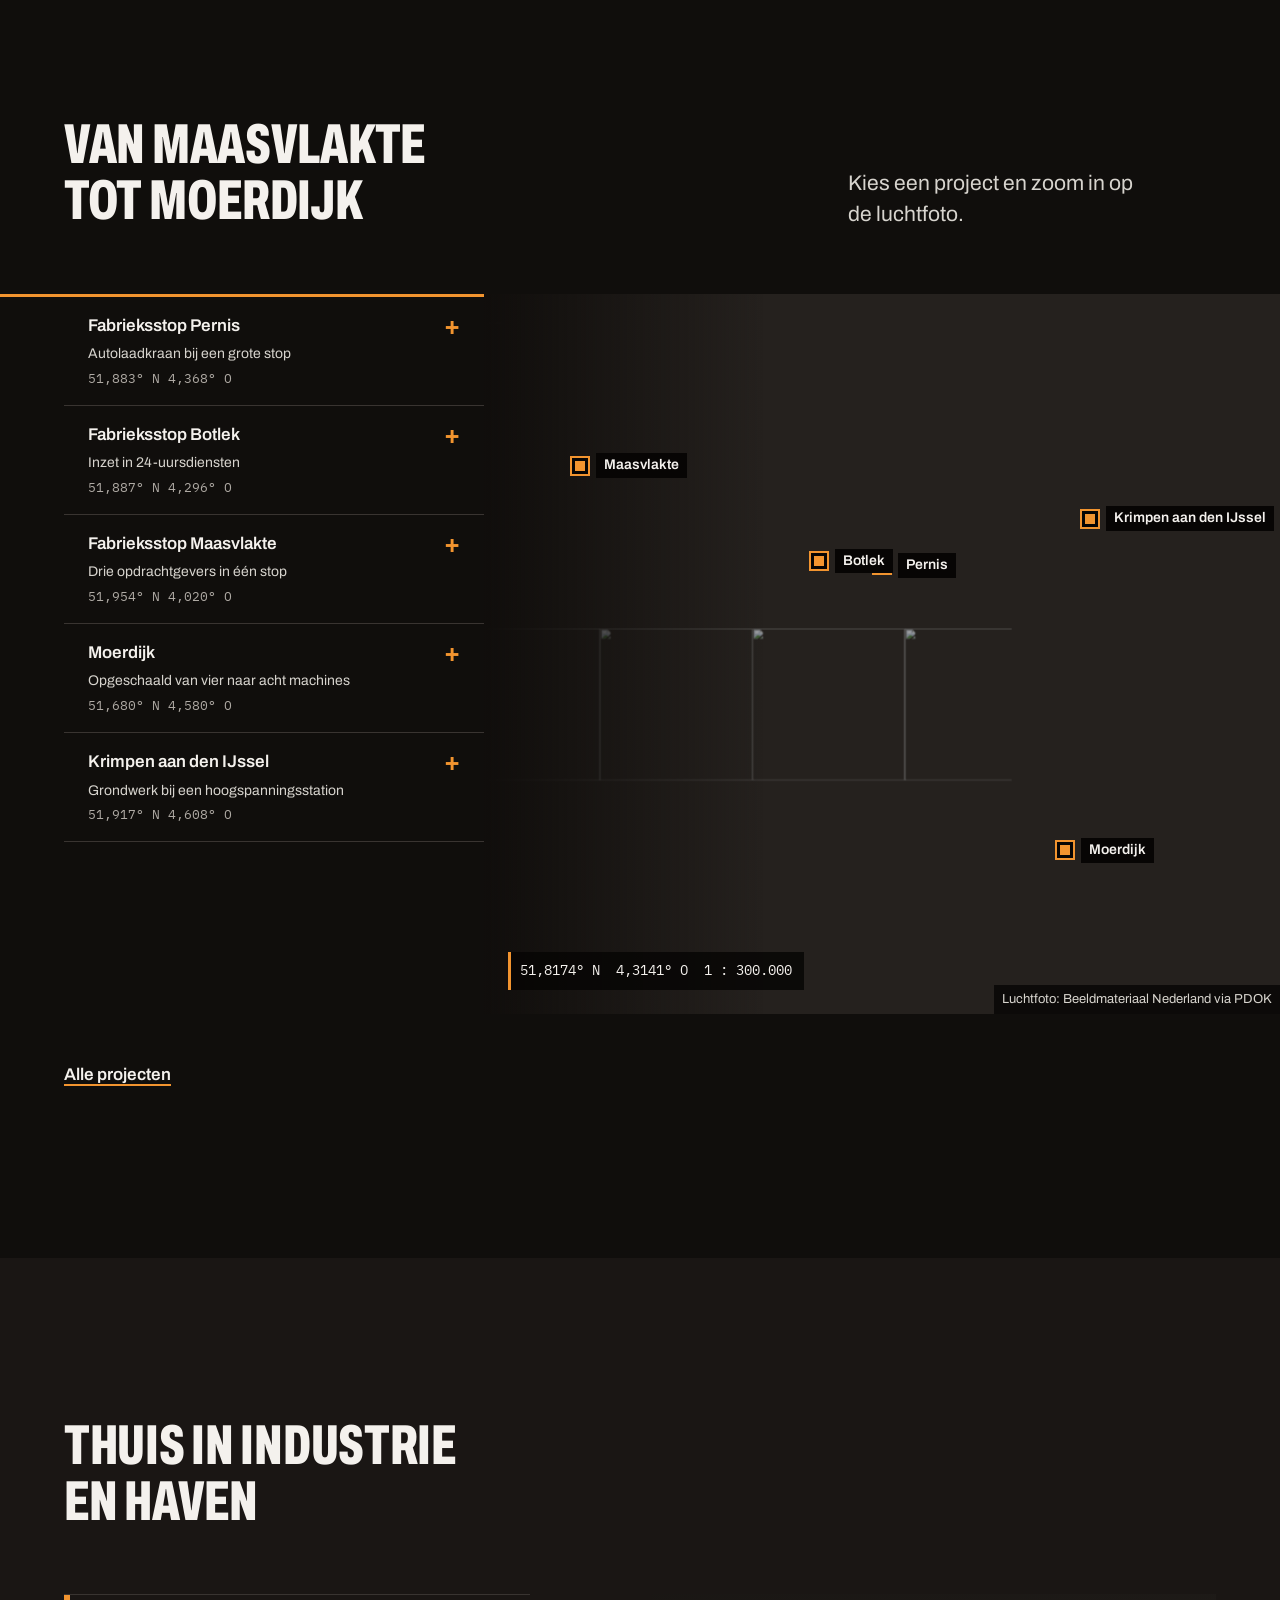
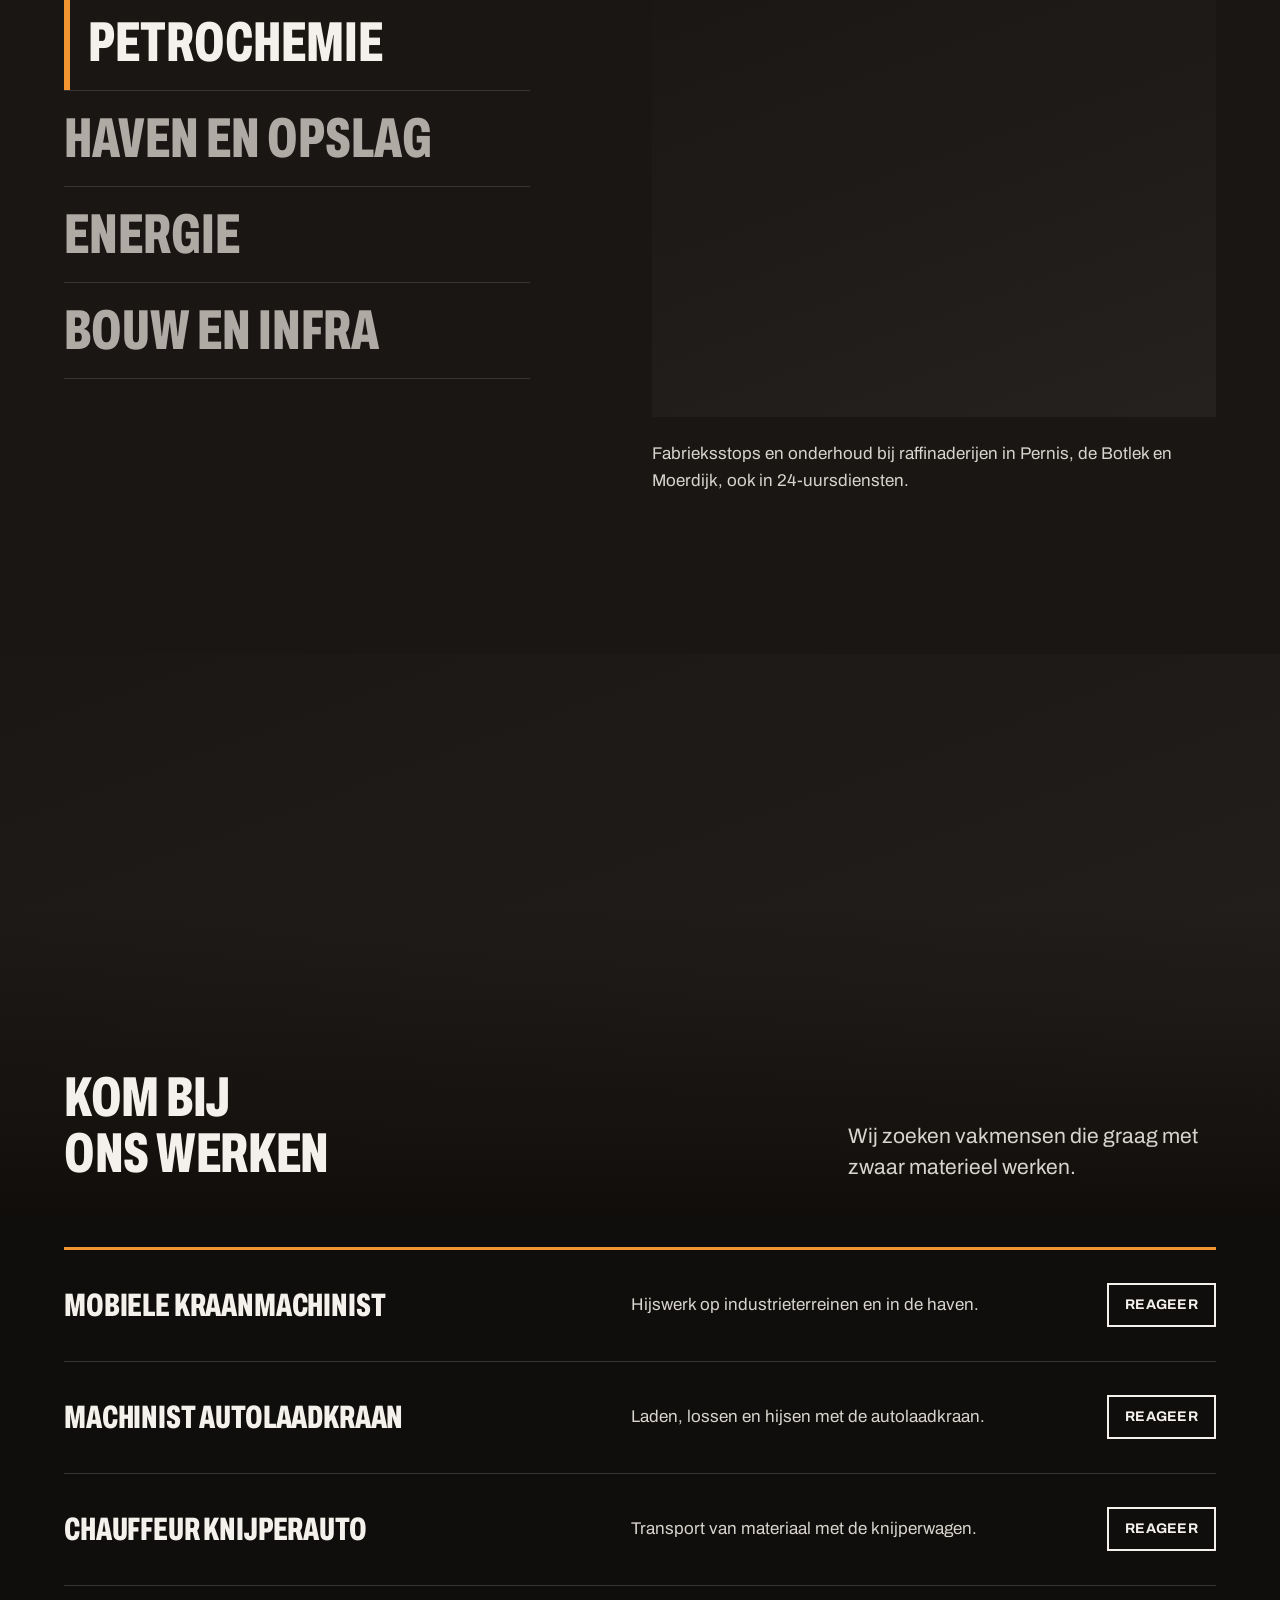
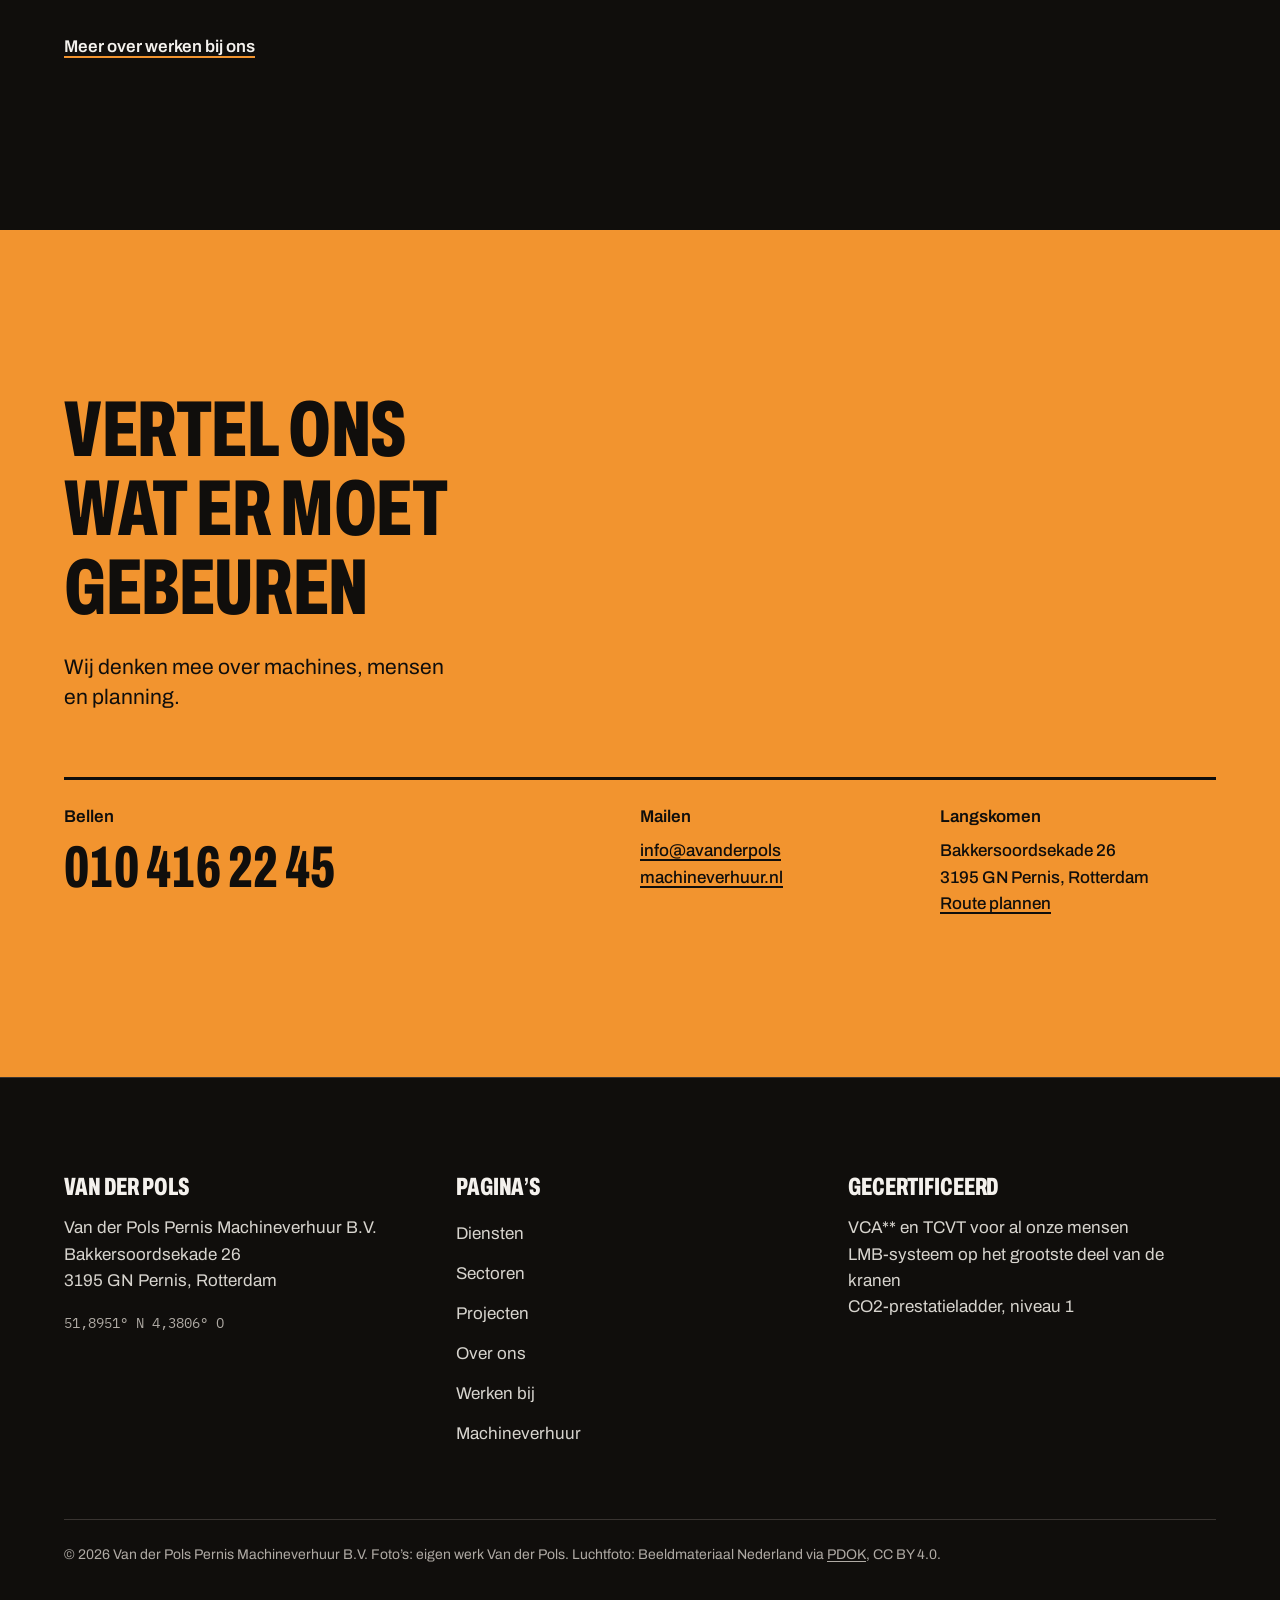
==== commit 0a1c36fb: "Opdrachtgeversband en vliegende kaartanimatie - Nieuwe band "Voor wie wij werken" met de logo's van " ====
--- a/index.html
+++ b/index.html
@@ -65,7 +65,7 @@
   <div class="container">
     <div class="head">
       <h2 id="diensten-title">Wat wij uitvoeren</h2>
-      <p class="lead">Eigen mensen, eigen materieel. Van één machine tot een complete fabrieksstop.</p>
+      <p class="lead">Van één machine tot een complete fabrieksstop.</p>
     </div>
     <ul class="tiles">
       <li><a class="tile" href="machineverhuur.html"><div class="photo" data-slot="dienst-verhuur" data-alt="Graafmachine van Van der Pols aan het werk"><img src="https://www.avanderpolsmachineverhuur.nl/wp-content/uploads/2022/12/IMG_5970-scaled-1.jpg" width="1500" height="1500" alt="" loading="lazy"></div><div class="tile__text"><h3>Machineverhuur</h3><p>Rupskranen, mobiele graafmachines, verreikers en shovels, met machinist.</p></div></a></li>
@@ -76,6 +76,36 @@
   </div>
 </section>
 
+<section class="section--s clients-band" aria-labelledby="klanten-title">
+  <div class="container">
+    <div class="head">
+      <h2 id="klanten-title">Voor wie wij werken</h2>
+      <p class="lead">Raffinage, chemie en tankopslag. Klik op een logo.</p>
+    </div>
+  </div>
+  <div class="logos" data-logos>
+    <div class="logos__rail" tabindex="0" aria-label="Opdrachtgevers, zijwaarts te scrollen">
+      <ul class="logos__track">
+        <li><button type="button" class="logo" aria-pressed="false"><span class="logo__img"><img src="https://www.avanderpolsmachineverhuur.nl/wp-content/uploads/2022/09/shell_logo.png" width="200" height="150" alt="Shell" loading="lazy"></span><span class="logo__info"><b>Shell</b><span>Raffinage en chemie</span></span></button></li>
+        <li><button type="button" class="logo" aria-pressed="false"><span class="logo__img"><img src="https://www.avanderpolsmachineverhuur.nl/wp-content/uploads/2022/09/esso_logo.png" width="200" height="150" alt="Esso" loading="lazy"></span><span class="logo__info"><b>Esso</b><span>Raffinage</span></span></button></li>
+        <li><button type="button" class="logo" aria-pressed="false"><span class="logo__img"><img src="https://www.avanderpolsmachineverhuur.nl/wp-content/uploads/2022/09/bp_logo.png" width="200" height="150" alt="BP" loading="lazy"></span><span class="logo__info"><b>BP</b><span>Raffinage</span></span></button></li>
+        <li><button type="button" class="logo" aria-pressed="false"><span class="logo__img"><img src="https://www.avanderpolsmachineverhuur.nl/wp-content/uploads/2022/09/lyondell_logo.png" width="200" height="150" alt="LyondellBasell" loading="lazy"></span><span class="logo__info"><b>LyondellBasell</b><span>Chemie</span></span></button></li>
+        <li><button type="button" class="logo" aria-pressed="false"><span class="logo__img"><img src="https://www.avanderpolsmachineverhuur.nl/wp-content/uploads/2022/09/vopak_logo.png" width="200" height="150" alt="Vopak" loading="lazy"></span><span class="logo__info"><b>Vopak</b><span>Tankopslag</span></span></button></li>
+        <li><button type="button" class="logo" aria-pressed="false"><span class="logo__img"><img src="https://www.avanderpolsmachineverhuur.nl/wp-content/uploads/2022/09/q8_logo.png" width="200" height="150" alt="Q8" loading="lazy"></span><span class="logo__info"><b>Q8</b><span>Brandstoffen</span></span></button></li>
+        <li aria-hidden="true"><button type="button" class="logo" aria-pressed="false" tabindex="-1"><span class="logo__img"><img src="https://www.avanderpolsmachineverhuur.nl/wp-content/uploads/2022/09/shell_logo.png" width="200" height="150" alt="" loading="lazy"></span><span class="logo__info"><b>Shell</b><span>Raffinage en chemie</span></span></button></li>
+        <li aria-hidden="true"><button type="button" class="logo" aria-pressed="false" tabindex="-1"><span class="logo__img"><img src="https://www.avanderpolsmachineverhuur.nl/wp-content/uploads/2022/09/esso_logo.png" width="200" height="150" alt="" loading="lazy"></span><span class="logo__info"><b>Esso</b><span>Raffinage</span></span></button></li>
+        <li aria-hidden="true"><button type="button" class="logo" aria-pressed="false" tabindex="-1"><span class="logo__img"><img src="https://www.avanderpolsmachineverhuur.nl/wp-content/uploads/2022/09/bp_logo.png" width="200" height="150" alt="" loading="lazy"></span><span class="logo__info"><b>BP</b><span>Raffinage</span></span></button></li>
+        <li aria-hidden="true"><button type="button" class="logo" aria-pressed="false" tabindex="-1"><span class="logo__img"><img src="https://www.avanderpolsmachineverhuur.nl/wp-content/uploads/2022/09/lyondell_logo.png" width="200" height="150" alt="" loading="lazy"></span><span class="logo__info"><b>LyondellBasell</b><span>Chemie</span></span></button></li>
+        <li aria-hidden="true"><button type="button" class="logo" aria-pressed="false" tabindex="-1"><span class="logo__img"><img src="https://www.avanderpolsmachineverhuur.nl/wp-content/uploads/2022/09/vopak_logo.png" width="200" height="150" alt="" loading="lazy"></span><span class="logo__info"><b>Vopak</b><span>Tankopslag</span></span></button></li>
+        <li aria-hidden="true"><button type="button" class="logo" aria-pressed="false" tabindex="-1"><span class="logo__img"><img src="https://www.avanderpolsmachineverhuur.nl/wp-content/uploads/2022/09/q8_logo.png" width="200" height="150" alt="" loading="lazy"></span><span class="logo__info"><b>Q8</b><span>Brandstoffen</span></span></button></li>
+      </ul>
+    </div>
+    <div class="container logos__bar">
+      <button class="btn btn--small" type="button" data-logos-toggle aria-pressed="false">Pauzeer</button>
+    </div>
+  </div>
+</section>
+
 <section class="section section--raised" id="over" aria-labelledby="over-title">
   <div class="container grid12 facts-row">
     <div>
@@ -103,6 +133,7 @@
     <figure class="map" data-map aria-label="Luchtfoto van de Rotterdamse haven tot Moerdijk met de plaatsen van recente projecten">
       <div class="map__pins" aria-hidden="true"></div>
       <button class="btn btn--small map__all" type="button" hidden>Hele werkgebied</button>
+      <p class="map__readout" aria-hidden="true"></p>
       <p class="map__credit">Luchtfoto: Beeldmateriaal Nederland via PDOK</p>
     </figure>
     <div class="map__panel">
@@ -184,7 +215,6 @@
         </div>
       </div>
     </div>
-    <p class="clients">Wij werken onder meer voor <b>Shell, Esso, BP, LyondellBasell, Vopak en Q8</b>.</p>
   </div>
 </section>
 
@@ -200,14 +230,14 @@
       <li><h3>Machinist autolaadkraan</h3><p>Laden, lossen en hijsen met de autolaadkraan.</p><a class="btn btn--small" href="mailto:info@avanderpolsmachineverhuur.nl?subject=Vacature%20machinist%20autolaadkraan">Reageer</a></li>
       <li><h3>Chauffeur knijperauto</h3><p>Transport van materiaal met de knijperwagen.</p><a class="btn btn--small" href="mailto:info@avanderpolsmachineverhuur.nl?subject=Vacature%20chauffeur%20knijperauto">Reageer</a></li>
     </ul>
-    <p class="jobs__more"><a class="textlink" href="werken-bij.html">Meer over werken bij Van der Pols</a></p>
+    <p class="jobs__more"><a class="textlink" href="werken-bij.html">Meer over werken bij ons</a></p>
   </div>
 </section>
 
 <section class="section contact" id="contact" aria-labelledby="contact-title">
   <div class="container">
     <h2 id="contact-title">Vertel ons wat er moet gebeuren</h2>
-    <p class="lead">Bel of mail. Wij denken mee over machines, mensen en planning.</p>
+    <p class="lead">Wij denken mee over machines, mensen en planning.</p>
     <dl class="ways">
       <div><dt>Bellen</dt><dd class="ways__phone"><a href="tel:+31104162245">010 416 22 45</a></dd></div>
       <div><dt>Mailen</dt><dd><a href="mailto:info@avanderpolsmachineverhuur.nl">info@avanderpols<wbr>machineverhuur.nl</a></dd></div>
--- a/styles.css
+++ b/styles.css
@@ -7,6 +7,7 @@
 /* Hallmark · dismissed 23 · the one orange display figure is the Moerdijk case, 4 to 8 machines, on a page whose posture is committed */
 /* Hallmark · dismissed 28a · on the projects page the first image sits in a folded case row; the page opens on the aerial map, which is the LCP */
 /* Hallmark · answered F4 · the quote block in the bar is the one standing action the client asked to stand out; the hero keeps its own orange button for the same job */
+/* Hallmark · dismissed 58 · the 455 counts the looping client band twice; its six repeated cards (14 words) are an aria-hidden copy for the loop, so the page reads 441 */
 /* Hallmark · dismissed 49 · the project list entries are two-line rows (project, its line, its coordinates) meant to wrap, not button labels */
 @import url("./tokens.css");
 @import url("./base.css");
@@ -359,3 +360,41 @@
 .nav__end { gap: var(--space-lg); }
 .nav__phone { font-size: var(--text-md); }
 .nav__cta { padding: 0 var(--space-lg); font-size: var(--text-lg); }
+/* the bar stays see-through over the photograph until the page scrolls; a darker top edge keeps it legible */
+.js .nav--over:not(.is-solid) { background: transparent; border-bottom-color: transparent; }
+.js .nav--over:not(.is-solid) .nav__links a, .js .nav--over:not(.is-solid) .nav__phone, .js .nav--over:not(.is-solid) .wordmark { text-shadow: 0 1px 12px var(--color-scrim); }
+.hero::after { background: linear-gradient(to bottom, color-mix(in oklab, var(--color-scrim) 78%, transparent) 0, transparent 220px), linear-gradient(to top, color-mix(in oklab, var(--color-scrim) 92%, transparent) 0%, color-mix(in oklab, var(--color-scrim) 60%, transparent) 38%, transparent 70%); }
+.hero:not(.hero--banner)::after { background: linear-gradient(to bottom, color-mix(in oklab, var(--color-scrim) 78%, transparent) 0, transparent 220px); }
+
+/* ---------- the client band ---------- */
+.clients-band { overflow: hidden; }
+.logos__rail { overflow-x: auto; scrollbar-width: none; overscroll-behavior-x: contain; }
+.logos__rail::-webkit-scrollbar { display: none; }
+.logos__rail:focus-visible { outline: 2px solid var(--color-focus); outline-offset: -2px; }
+.logos__track { display: flex; gap: var(--gap-columns); width: max-content; margin: 0; padding: var(--space-xs) var(--gutter); list-style: none; }
+.logo { position: relative; display: grid; place-items: center; width: 300px; height: 190px; margin: 0; padding: var(--space-lg); background: var(--color-ink); border: 0; cursor: pointer; overflow: hidden; transition: transform var(--dur-micro) var(--ease-out); }
+.logo__img { display: block; width: 200px; height: 150px; }
+.logo__img img { width: 100%; height: 100%; object-fit: contain; mix-blend-mode: multiply; filter: grayscale(1) contrast(1.05); opacity: 0.75; transition: filter var(--dur-short) var(--ease-out), opacity var(--dur-short) var(--ease-out); }
+.logo:hover .logo__img img, .logo:focus-visible .logo__img img, .logo[aria-pressed="true"] .logo__img img { filter: none; opacity: 1; }
+.logo:active { transform: translateY(1px); }
+.logo:focus-visible { outline: 3px solid var(--color-focus); outline-offset: 3px; }
+.logo__info { position: absolute; left: 0; right: 0; bottom: 0; display: flex; justify-content: space-between; align-items: baseline; gap: var(--space-sm); padding: var(--space-sm) var(--space-md); background: var(--color-accent); color: var(--color-accent-ink); transform: translateY(101%); transition: transform var(--dur-short) var(--ease-out); }
+.logo__info b { font-family: var(--font-display); font-weight: var(--display-weight); font-stretch: var(--display-stretch); font-size: var(--text-lg); line-height: 1; text-transform: uppercase; }
+.logo__info span { font-size: var(--text-sm); font-weight: 600; }
+.logo[aria-pressed="true"] { box-shadow: inset 0 var(--rule-bold) 0 var(--color-accent); }
+.logo[aria-pressed="true"] .logo__info { transform: none; }
+.logos__bar { display: flex; justify-content: flex-end; margin-top: var(--space-lg); }
+@media (prefers-reduced-motion: reduce) { .logo, .logo__img img, .logo__info { transition: none; } }
+@media (max-width: 40rem) { .logo { width: 220px; height: 150px; padding: var(--space-md); } .logo__img { width: 160px; height: 110px; } }
+
+/* ---------- the map flight: live read-out and the landing mark ---------- */
+.map__readout { position: absolute; z-index: 3; left: calc(var(--panel-inset) + 444px); bottom: var(--space-lg); display: flex; gap: var(--space-md); margin: 0; padding: var(--space-xs) var(--space-sm); font-family: var(--font-outlier); font-size: var(--text-sm); font-variant-numeric: tabular-nums; color: var(--color-ink); background: color-mix(in oklab, var(--color-scrim) 82%, transparent); box-shadow: inset 3px 0 0 var(--color-accent); }
+.map__readout:empty { display: none; }
+.map.is-flying .map__readout { color: var(--color-accent); }
+.pin::before { content: ""; position: absolute; left: 0; top: 0; width: 16px; height: 16px; border: 2px solid var(--color-accent); opacity: 0; pointer-events: none; }
+.pin.is-open::before { width: 22px; height: 22px; }
+.pin.is-arrived::before { animation: pin-land 1.1s var(--ease-out) 3; }
+@keyframes pin-land { from { opacity: 1; transform: scale(1); } to { opacity: 0; transform: scale(3.2); } }
+@media (prefers-reduced-motion: reduce) { .pin.is-arrived::before { animation: none; } }
+@media (max-width: 60rem) { .map__readout { left: var(--space-sm); top: var(--space-sm); bottom: auto; font-size: var(--text-xs); gap: var(--space-sm); } }
+@media (max-width: 60rem) { .map__all { top: auto; right: auto; left: var(--space-sm); bottom: var(--space-xl); } }
